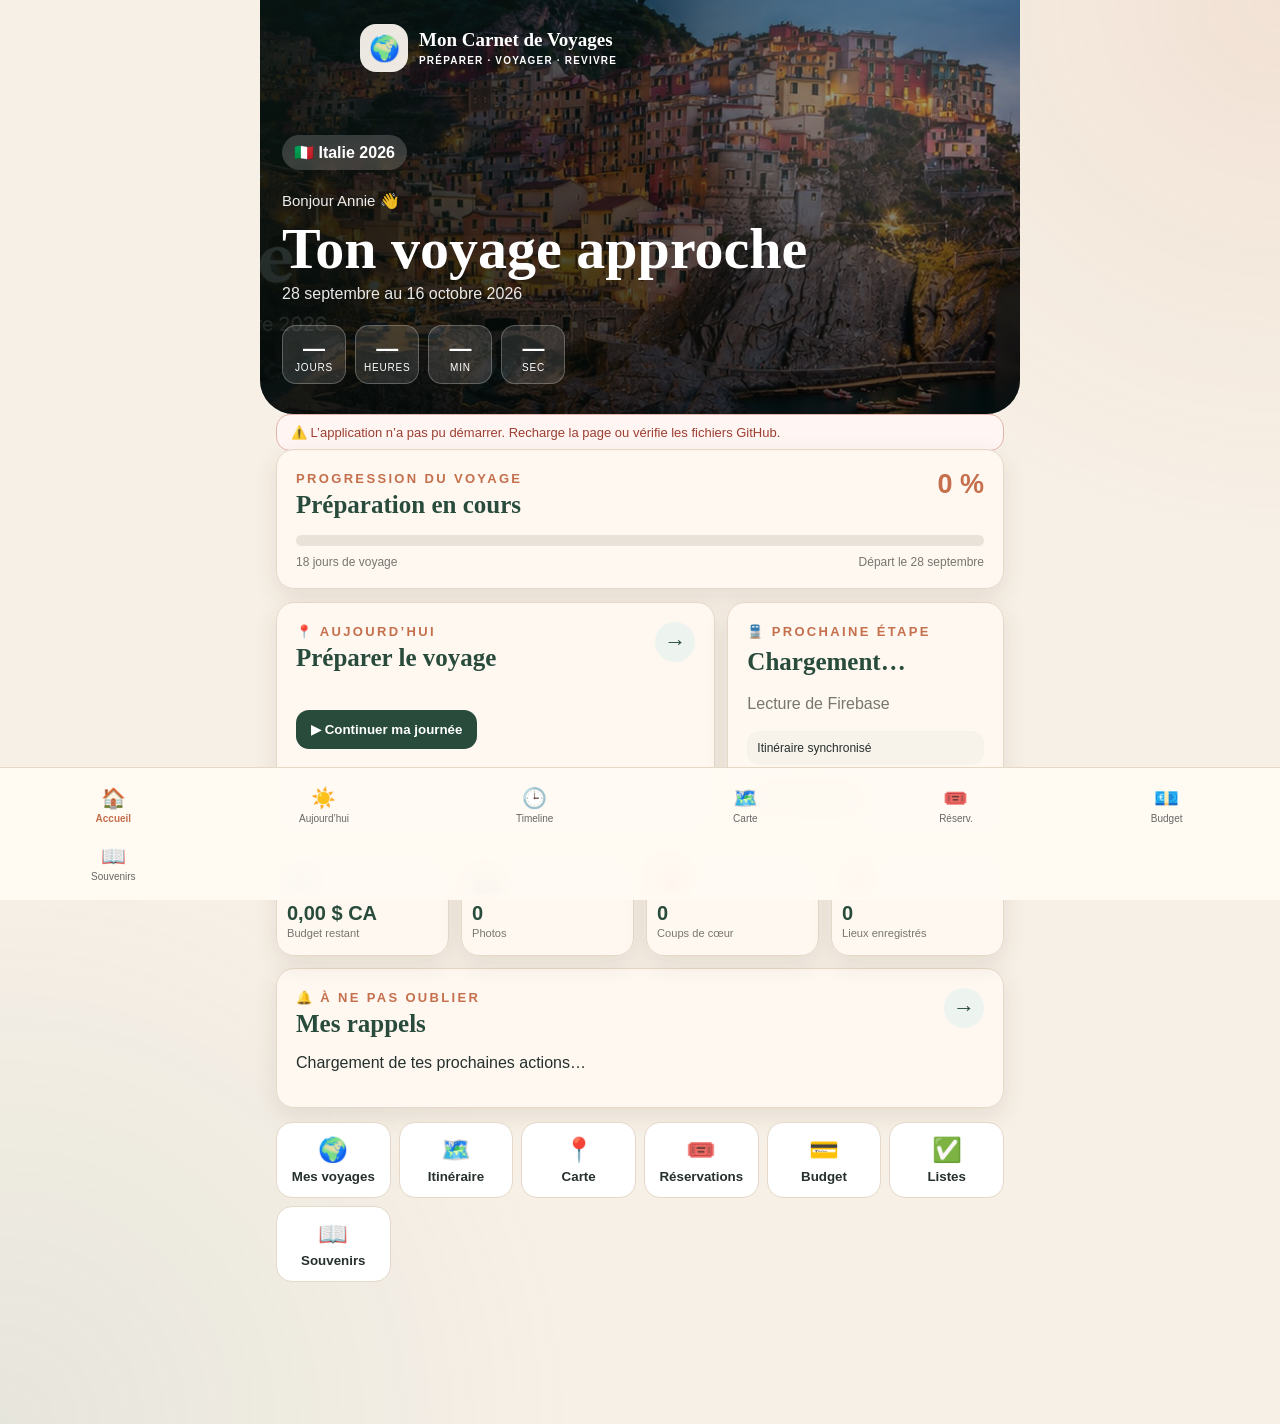
==== index.html @ bd30e4ae "Add files via upload" ====
<!doctype html>
<html lang="fr">
<head>
<meta charset="utf-8">
<meta name="viewport" content="width=device-width, initial-scale=1, viewport-fit=cover">
<meta name="theme-color" content="#f7f0e6">
<title>Mon Carnet de Voyages — Italie 2026</title>
<meta name="application-version" content="premium-3.5-voyages">
<link rel="stylesheet" href="https://unpkg.com/leaflet@1.9.4/dist/leaflet.css" crossorigin="">
<link rel="stylesheet" href="css/style.css?v=premium-3.5-voyages">
</head>
<body>
<div class="app">
  <section id="trips" class="panel">
    <div class="hero trips-hero"><div class="eyebrow">Rêver · préparer · partir</div><h1>Mes voyages</h1><div class="dates">Crée un voyage ou laisse-toi inspirer</div></div>
    <div class="section">
      <div class="trip-hub-actions">
        <button id="openCreateTrip" class="card trip-hub-action"><span>➕</span><strong>Créer un nouveau voyage</strong><small>Nom, pays, dates, budget et voyageurs</small></button>
        <button id="openInspire" class="card trip-hub-action"><span>✨</span><strong>Inspire-moi</strong><small>Suggestions selon ton budget et tes envies</small></button>
      </div>
      <h2>Mes voyages</h2>
      <div id="tripLibrary" class="trip-library"></div>
      <h2>Voyages populaires</h2>
      <div class="template-groups">
        <article class="card template-group"><h3>🌍 Europe</h3><div class="template-chips"><button data-template="Italie">🇮🇹 Italie</button><button data-template="Portugal">🇵🇹 Portugal</button><button data-template="Espagne">🇪🇸 Espagne</button><button data-template="France">🇫🇷 France</button></div></article>
        <article class="card template-group"><h3>🌏 Asie</h3><div class="template-chips"><button data-template="Vietnam">🇻🇳 Vietnam</button><button data-template="Japon">🇯🇵 Japon</button><button data-template="Thaïlande">🇹🇭 Thaïlande</button><button data-template="Cambodge">🇰🇭 Cambodge</button><button data-template="Bali">🇮🇩 Bali</button></div></article>
      </div>
    </div>
  </section>

  <section id="home" class="panel active">
    <div class="premium-home-hero manarola-hero">
      <div class="premium-hero-overlay"></div>
      <div class="premium-hero-content">
        <div class="app-brand premium-brand"><div class="app-brand-mark">🌍</div><div><div class="app-brand-name">Mon Carnet de Voyages</div><div class="app-brand-slogan">Préparer · Voyager · Revivre</div></div></div>
        <div class="premium-trip-pill">🇮🇹 Italie 2026</div>
        <div class="premium-greeting">Bonjour Annie 👋</div>
        <h1 id="premiumCurrentCity">Ton voyage approche</h1>
        <p id="premiumCurrentDate">28 septembre au 16 octobre 2026</p>
        <div class="premium-countdown" id="countdown"><div><strong id="cdDays">—</strong><span>jours</span></div><div><strong id="cdHours">—</strong><span>heures</span></div><div><strong id="cdMin">—</strong><span>min</span></div><div><strong id="cdSec">—</strong><span>sec</span></div></div>
      </div>
    </div>
    <div id="syncStatus" class="sync-status">Connexion à Firebase…</div>
    <div class="section premium-dashboard">
      <article class="card premium-progress-card">
        <div class="premium-card-head"><div><span class="eyebrow">Progression du voyage</span><h2 id="premiumProgressTitle">Préparation en cours</h2></div><strong id="premiumProgressPercent">0 %</strong></div>
        <div class="premium-progress-track"><div id="premiumProgressBar"></div></div>
        <div class="premium-progress-meta"><span id="premiumProgressLeft">18 jours de voyage</span><span id="premiumProgressRight">Départ le 28 septembre</span></div>
      </article>

      <div class="premium-grid">
        <article class="card premium-today-card">
          <div class="premium-card-head"><div><span class="eyebrow">📍 Aujourd’hui</span><h2 id="premiumTodayTitle">Préparer le voyage</h2></div><button class="premium-arrow" onclick="showPanel('today')">→</button></div>
          <div id="premiumTodayDetails" class="premium-list"></div>
          <button class="btn premium-main-action" onclick="showPanel('today')">▶ Continuer ma journée</button>
        </article>
        <article class="card premium-next-card">
          <span class="eyebrow">🚆 Prochaine étape</span><h2 id="dashboardNextTitle">Chargement…</h2><p id="dashboardNextDetails">Lecture de Firebase</p>
          <div id="premiumNextTransport" class="premium-mini-note">Itinéraire synchronisé</div>
          <button class="btn secondary" onclick="showPanel('itinerary')">Voir l’itinéraire</button>
        </article>
      </div>

      <div class="premium-grid four">
        <button class="card premium-stat" onclick="showPanel('budget')"><span>💶</span><strong id="premiumBudgetRemaining">0,00 $ CA</strong><small>Budget restant</small></button>
        <button class="card premium-stat" onclick="showPanel('memories')"><span>📸</span><strong id="premiumPhotoCount">0</strong><small>Photos</small></button>
        <button class="card premium-stat" onclick="showPanel('memories')"><span>❤️</span><strong id="premiumFavoriteCount">0</strong><small>Coups de cœur</small></button>
        <button class="card premium-stat" onclick="showPanel('map')"><span>📌</span><strong id="premiumPlaceCount">0</strong><small>Lieux enregistrés</small></button>
      </div>

      <article class="card premium-reminders-card">
        <div class="premium-card-head"><div><span class="eyebrow">🔔 À ne pas oublier</span><h2>Mes rappels</h2></div><button class="premium-arrow" onclick="showPanel('lists')">→</button></div>
        <p id="weeklyFocusSummary">Chargement de tes prochaines actions…</p>
        <div id="weeklyFocusList" class="weekly-focus-list"></div>
      </article>

      <div class="premium-quick-grid"><button onclick="showPanel('trips')"><span>🌍</span>Mes voyages</button>
        <button onclick="showPanel('itinerary')"><span>🗺️</span>Itinéraire</button><button onclick="showPanel('map')"><span>📍</span>Carte</button><button onclick="showPanel('bookings')"><span>🎟️</span>Réservations</button><button onclick="showPanel('budget')"><span>💳</span>Budget</button><button onclick="showPanel('lists')"><span>✅</span>Listes</button><button onclick="showPanel('memories')"><span>📖</span>Souvenirs</button>
      </div>

      <div hidden>
        <span id="dashboardBookingTitle"></span><span id="dashboardBookingDetails"></span><span id="dashboardBudget"></span><span id="dashboardExpenseCount"></span><span id="dashboardPacking"></span><span id="dashboardPackingDetails"></span><span id="dashboardConfirmedBookings"></span><span id="dashboardConfirmedDetails"></span><span id="preparationPercent"></span><span id="preparationSummary"></span><div id="preparationProgressBar"></div><div id="preparationDetails"></div><button id="startDayButton"></button><span id="dashboardTripName"></span><span id="dashboardSummary"></span>
      </div>
    </div>
  </section>

  <section id="today" class="panel">
    <div class="hero today-hero">
      <div class="eyebrow" id="todayModeLabel">Votre journée de voyage</div>
      <h1 id="todayHeading">Aujourd’hui</h1>
      <div class="dates" id="todayDateLabel">Chargement…</div>
    </div>
    <div class="section">
      <div id="todayEmpty" class="card loading-card" hidden>Aucune journée n’est encore disponible dans l’itinéraire.</div>
      <div id="todayContent">
        <div class="card today-main-card">
          <div class="today-location-row">
            <div>
              <span class="today-kicker">📍 Destination</span>
              <h2 id="todayCity">—</h2>
              <p id="todayTitle">—</p>
            </div>
            <button id="todayOpenDay" class="btn secondary" type="button">Voir la fiche</button>
          </div>
        </div>

        <article class="card current-location-card" aria-labelledby="currentLocationTitle">
          <div class="current-location-head">
            <div>
              <div class="today-kicker">📍 Position actuelle</div>
              <h2 id="currentLocationTitle">Où suis-je maintenant?</h2>
              <p id="currentLocationStatus">Appuie sur le bouton pour autoriser la localisation.</p>
            </div>
            <div id="currentLocationPulse" class="location-pulse" aria-hidden="true"></div>
          </div>
          <div id="currentLocationDetails" class="current-location-details" hidden>
            <div><span>Latitude</span><strong id="currentLatitude">—</strong></div>
            <div><span>Longitude</span><strong id="currentLongitude">—</strong></div>
            <div><span>Précision</span><strong id="currentAccuracy">—</strong></div>
            <div><span>Mise à jour</span><strong id="currentLocationTime">—</strong></div>
          </div>
          <div class="current-location-actions">
            <button id="locateMeButton" class="btn" type="button">📍 Afficher ma position</button>
            <button id="stopLocationButton" class="btn secondary" type="button" hidden>Arrêter le suivi</button>
            <a id="openCurrentLocationMap" class="btn secondary current-map-link" href="#" target="_blank" rel="noopener" hidden>🗺️ Ouvrir dans Google Maps</a>
            <button id="saveHereButton" class="btn here-button" type="button" hidden>📌 Je suis ici</button>
          </div>
          <p class="location-privacy">La position en direct reste sur ton appareil. Elle est enregistrée dans Firebase seulement lorsque tu appuies sur « Je suis ici ».</p>
          <div id="savedHereList" class="saved-here-list"></div>
        </article>

        <div class="today-grid">
          <article class="card today-section-card wide">
            <h3>🕘 Programme</h3>
            <div id="todaySchedule" class="today-timeline"></div>
          </article>
          <article class="card today-section-card">
            <h3>🏨 Hébergement</h3>
            <div id="todayHotel" class="today-value"></div>
          </article>
          <article class="card today-section-card">
            <h3>🚆 Transport</h3>
            <div id="todayTransport" class="today-value"></div>
          </article>
          <article class="card today-section-card">
            <h3>🎟️ Réservations</h3>
            <div id="todayBookings" class="today-mini-list"></div>
          </article>
          <article class="card today-section-card">
            <h3>💶 Dépenses du jour</h3>
            <div id="todayBudget" class="today-budget"></div>
          </article>
          <article class="card today-section-card wide">
            <h3>📝 Notes</h3>
            <div id="todayNotes" class="today-value"></div>
          </article>
        </div>
        <div class="today-switcher">
          <button id="todayPrevious" class="btn secondary" type="button">← Journée précédente</button>
          <button id="todayNext" class="btn" type="button">Journée suivante →</button>
        </div>
      </div>
    </div>
  </section>

  <section id="itinerary" class="panel">
    <div class="hero"><div class="eyebrow">Jour par jour</div><h1>Itinéraire</h1></div>
    <div class="section">
      <div class="itinerary-summary card">
        <div><strong id="itineraryDayCount">—</strong><span>journées</span></div>
        <div><strong id="itineraryCityCount">—</strong><span>villes</span></div>
        <div><strong id="itineraryFilledCount">—</strong><span>fiches détaillées</span></div>
      </div>
      <div class="itinerary-tools">
        <input id="itinerarySearch" type="search" placeholder="Rechercher une ville, une activité, un hôtel…" aria-label="Rechercher dans l’itinéraire">
        <select id="itineraryCityFilter" aria-label="Filtrer par ville">
          <option value="">Toutes les villes</option>
        </select>
      </div>
      <div id="itineraryDateStrip" class="date-strip" aria-label="Navigation rapide par date"></div>
      <div class="timeline" id="itineraryList">
        <div class="card loading-card">Chargement de l’itinéraire depuis Firebase…</div>
      </div>
      <div id="itineraryEmpty" class="card loading-card" hidden>Aucune journée ne correspond à cette recherche.</div>
    </div>
  </section>

  <section id="dayDetail" class="panel">
    <div class="detail-header">
      <button class="back-button" onclick="showPanel('itinerary')">← Retour</button>
      <div class="eyebrow">Détails de la journée</div>
      <h1 id="dayDetailTitle">Journée en Italie</h1>
      <div id="dayDetailDate" class="dates"></div>
    </div>

    <div class="section">
      <div id="dayDetailOverview" class="day-overview"></div>
      <div class="day-completion card">
        <div class="day-completion-head"><strong>Journée complétée</strong><span id="dayCompletionPercent">0 %</span></div>
        <div class="day-completion-bar"><div id="dayCompletionFill"></div></div>
      </div>
      <div class="quick-day-editor card">
        <div class="quick-day-editor-head">
          <div><div class="eyebrow">Modification rapide</div><h2>Changer une information</h2></div>
          <button id="editDayButton" class="btn secondary" type="button">✏️ Tout modifier</button>
        </div>
        <div class="quick-edit-grid">
          <button type="button" data-quick-field="city">📍 Destination</button>
          <button type="button" data-quick-field="hotel">🏨 Hébergement</button>
          <button type="button" data-quick-field="transport">🚆 Transport</button>
          <button type="button" data-quick-field="budget">💶 Budget</button>
          <button type="button" data-quick-add="activities">➕ Activité</button>
          <button type="button" data-quick-add="restaurants">➕ Restaurant</button>
          <button type="button" data-quick-field="notes">📝 Notes</button>
          <button type="button" data-quick-field="maps">📍 Adresse / carte</button>
        </div>
        <div id="quickEditStatus" class="subtle" role="status"></div>
      </div>
      <form id="dayEditForm" class="day-edit-form card" hidden>
        <div class="row">
          <div class="field"><label>Titre</label><input id="editDayTitle" placeholder="Ex. Journée à Florence"></div>
          <div class="field"><label>Ville / destination</label><input id="editDayCity" placeholder="Ex. Florence"></div>
        </div>
        <div class="row">
          <div class="field"><label>Arrivée</label><input id="editDayArrival" placeholder="Ex. Rome"></div>
          <div class="field"><label>Transport</label><input id="editDayTransport" placeholder="Ex. Train Italo à 10 h 20"></div>
        </div>
        <div class="field"><label>Hébergement</label><input id="editDayHotel" placeholder="Nom ou adresse de l’hébergement"></div>
        <div class="field"><label>Activités — une par ligne</label><textarea id="editDayActivities" placeholder="Galerie des Offices&#10;Ponte Vecchio"></textarea></div>
        <div class="field"><label>Restaurants — un par ligne</label><textarea id="editDayRestaurants" placeholder="Trattoria Zà Zà&#10;Gelateria dei Neri"></textarea></div>
        <div class="field"><label>Horaire</label><textarea id="editDaySchedule" placeholder="09:00 Musée&#10;12:30 Dîner"></textarea></div>
        <div class="row">
          <div class="field"><label>Budget prévu</label><input id="editDayBudget" placeholder="Ex. 180 €"></div>
          <div class="field"><label>Adresse ou carte</label><input id="editDayMaps" placeholder="Adresse ou lien Google Maps"></div>
        </div>
        <div class="field"><label>Notes</label><textarea id="editDayNotes" placeholder="Informations utiles pour cette journée"></textarea></div>
        <div class="day-edit-actions">
          <button class="btn" type="submit">Enregistrer dans Firebase</button>
          <button id="cancelDayEdit" class="btn secondary" type="button">Annuler</button>
        </div>
        <div id="dayEditStatus" class="subtle" role="status"></div>
      </form>
      <div class="day-memory card">
        <div class="day-memory-head">
          <div><div class="eyebrow">Souvenirs de cette journée</div><h2>Mon petit journal</h2></div>
          <span id="memorySavedBadge" class="memory-saved-badge">À compléter</span>
        </div>
        <div class="row">
          <div class="field"><label>Mon humeur</label>
            <select id="dayMemoryMood">
              <option value="">Choisir…</option><option>😍 Magnifique</option><option>😊 Très belle journée</option><option>🙂 Agréable</option><option>😴 Fatigante</option><option>🌧️ Plus difficile</option>
            </select>
          </div>
          <div class="field"><label>Mon coup de cœur</label><input id="dayMemoryFavorite" placeholder="Ex. Le coucher de soleil à Vernazza"></div>
        </div>
        <div class="day-rating-block"><div><strong>⭐ Note de la journée</strong><small id="dayRatingLabel">Pas encore notée</small></div><div id="dayRatingStars" class="day-rating-stars" role="group" aria-label="Noter la journée"><button type="button" data-rating="1" aria-label="1 étoile">★</button><button type="button" data-rating="2" aria-label="2 étoiles">★</button><button type="button" data-rating="3" aria-label="3 étoiles">★</button><button type="button" data-rating="4" aria-label="4 étoiles">★</button><button type="button" data-rating="5" aria-label="5 étoiles">★</button></div></div>
        <div class="field"><label>Journal de la journée</label><textarea id="dayMemoryJournal" placeholder="Ce que j’ai aimé, ce qui m’a surprise, les petits moments à ne pas oublier…"></textarea></div>
        <div class="day-photo-section">
          <div class="day-photo-head">
            <div><strong>📸 Photos de la journée</strong><small>Maximum 3 photos légères par journée</small></div>
            <button id="addDayPhoto" class="btn secondary" type="button">➕ Ajouter une photo</button>
          </div>
          <input id="dayPhotoInput" type="file" accept="image/*" capture="environment" hidden>
          <div id="dayPhotoGrid" class="day-photo-grid"></div>
          <div id="dayPhotoStatus" class="subtle" role="status"></div>
        </div>
        <button id="saveDayMemory" class="btn" type="button">💾 Enregistrer mon souvenir</button>
        <div id="dayMemoryStatus" class="subtle" role="status"></div>
      </div>
      <div id="dayDetailContent" class="day-detail-grid"></div>
      <div class="day-navigation">
        <button id="previousDayButton" class="btn secondary" type="button">← Journée précédente</button>
        <button id="nextDayButton" class="btn" type="button">Journée suivante →</button>
      </div>
    </div>
  </section>


  <section id="timeline" class="panel">
    <div class="timeline-hero">
      <div class="timeline-hero-overlay"></div>
      <div class="timeline-hero-content">
        <span class="eyebrow">L’histoire de ton voyage</span>
        <h1>Timeline</h1>
        <p>Fais défiler chaque journée, tes photos, tes souvenirs et tes lieux préférés.</p>
        <div class="timeline-progress-wrap"><div id="timelineProgressBar"></div></div>
        <div class="timeline-progress-meta"><strong id="timelineProgressLabel">Jour 1 sur 18</strong><span id="timelineProgressPercent">0 %</span></div>
      </div>
    </div>
    <div class="section timeline-section">
      <div class="timeline-toolbar card">
        <button id="timelineTodayButton" class="btn" type="button">📅 Aller à aujourd’hui</button>
        <button id="timelineHighlightsButton" class="btn secondary" type="button">⭐ Meilleurs moments</button>
        <button id="timelinePlayButton" class="btn timeline-play-button" type="button">▶️ Revivre le voyage</button>
      </div>
      <div id="timelineList" class="premium-timeline-list"></div>
      <div id="timelineEmpty" class="card loading-card" hidden>Aucune journée n’est disponible dans la Timeline.</div>
    </div>
  </section>

  <section id="map" class="panel">
    <div class="hero map-hero"><div class="eyebrow">Voir le voyage d’un coup d’œil</div><h1>Carte interactive</h1><div class="dates">Itinéraire, position actuelle et endroits « Je suis ici »</div></div>
    <div class="section">
      <div class="card map-control-card">
        <div>
          <h2>🗺️ Mon voyage en Italie</h2>
          <p id="mapStatus">La carte se prépare…</p>
        </div>
        <div class="map-actions">
          <button id="mapLocateButton" class="btn" type="button">📍 Afficher ma position</button>
          <button id="mapTodayButton" class="btn secondary" type="button">📅 Aujourd’hui</button>
          <button id="mapFitButton" class="btn secondary" type="button">Voir tout le trajet</button>
        </div>
      </div>
      <div id="tripMap" class="trip-map" aria-label="Carte interactive du voyage"></div>
      <div class="map-legend card">
        <span><i class="legend-dot route-dot"></i> Étape du voyage</span>
        <span><i class="legend-dot here-dot"></i> Je suis ici</span>
        <span><i class="legend-dot me-dot"></i> Ma position actuelle</span>
      </div>
      <div class="map-stats">
        <div class="card"><strong id="mapStageCount">0</strong><span>étapes</span></div>
        <div class="card"><strong id="mapHereCount">0</strong><span>endroits enregistrés</span></div>
        <div class="card"><strong id="mapPhotoCount">0</strong><span>photos</span></div>
        <div class="card"><strong id="mapMemoryCount">0</strong><span>journées racontées</span></div>
      </div>
      <div id="mapStageDetails" class="map-stage-details"></div>
      <div id="mapPlacesList" class="map-places-list"></div>
    </div>
  </section>

  <section id="bookings" class="panel">
    <div class="hero"><div class="eyebrow">Reliées à l’itinéraire</div><h1>Réservations</h1></div>
    <div class="section">
      <div class="booking-summary card">
        <div><strong id="bookingCount">0</strong><span>réservations</span></div>
        <div><strong id="bookingPaidCount">0</strong><span>payées</span></div>
        <div><strong id="bookingTotal">0 $</strong><span>valeur inscrite</span></div>
      </div>
      <div class="card trip-card booking-form">
        <div class="row">
          <div class="field"><label>Type</label><select id="bookType"><option>Hôtel</option><option>Train</option><option>Vol</option><option>Voiture</option><option>Activité</option><option>Restaurant</option><option>Autre</option></select></div>
          <div class="field"><label>Statut</label><select id="bookStatus"><option>À réserver</option><option>Réservé</option><option>Payé</option><option>À confirmer</option><option>Annulé</option></select></div>
        </div>
        <div class="field"><label>Nom / compagnie</label><input id="bookName" placeholder="Ex. Air Canada ou Hôtel Firenze"></div>
        <div class="row">
          <div class="field"><label>Date liée à l’itinéraire</label><input id="bookDate" type="date" min="2026-09-28" max="2026-10-16"></div>
          <div class="field"><label>Heure</label><input id="bookTime" type="time"></div>
        </div>
        <div class="row">
          <div class="field"><label>Ville</label><input id="bookCity" placeholder="Ex. Florence"></div>
          <div class="field"><label>No de confirmation</label><input id="bookConf" placeholder="ABC123"></div>
        </div>
        <div class="row">
          <div class="field"><label>Prix</label><input id="bookPrice" type="number" min="0" step="0.01" placeholder="0,00"></div>
          <div class="field"><label>Devise</label><select id="bookCurrency"><option value="CAD">$ CA</option><option value="EUR">€</option></select></div>
        </div>
        <div class="field"><label>Lien vers la réservation ou le billet</label><input id="bookLink" type="url" placeholder="https://..."></div>
        <div class="field"><label>Notes</label><textarea id="bookNotes" placeholder="Adresse, terminal, siège, heure d’arrivée, détails..."></textarea></div>
        <button class="btn" onclick="addBooking()">Ajouter la réservation</button>
      </div>
      <div class="booking-tools">
        <input id="bookingSearch" type="search" placeholder="Rechercher une réservation…">
        <select id="bookingStatusFilter"><option value="">Tous les statuts</option><option>À réserver</option><option>Réservé</option><option>Payé</option><option>À confirmer</option><option>Annulé</option></select>
      </div>
      <div class="list booking-list" id="bookingList"></div>
    </div>
  </section>

  <section id="budget" class="panel">
    <div class="hero"><div class="eyebrow">Budget intelligent</div><h1>Budget du voyage</h1></div>
    <div class="section">
      <div class="card budget-summary">
        <div><strong id="budgetPlannedCard">0 $</strong><span>Budget prévu</span></div>
        <div><strong id="budgetSpentCard">0 $</strong><span>Dépensé</span></div>
        <div><strong id="budgetRemainingCard">0 $</strong><span>Reste</span></div>
        <div><strong id="budgetPercentCard">0 %</strong><span>Utilisé</span></div>
      </div>
      <div class="budget-progress"><div id="budgetProgressBar"></div></div>

      <div class="card trip-card budget-settings">
        <h3>💰 Réglages du budget</h3>
        <div class="row">
          <div class="field"><label>Budget total prévu ($ CA)</label><input id="plannedBudget" type="number" min="0" step="1" placeholder="Ex. 6500"></div>
          <div class="field"><label>1 € = combien de $ CA ?</label><input id="eurRate" type="number" min="0" step="0.01" value="1.60"></div>
        </div>
        <button class="btn" onclick="saveBudgetSettings()">Enregistrer les réglages</button>
      </div>

      <div class="card trip-card budget-form">
        <h3>➕ Ajouter une dépense</h3>
        <div class="row">
          <div class="field"><label>Date</label><input id="expDate" type="date"></div>
          <div class="field"><label>Ville</label><input id="expCity" placeholder="Ex. Florence"></div>
        </div>
        <div class="row">
          <div class="field"><label>Dépense</label><input id="expName" placeholder="Ex. Restaurant Miky"></div>
          <div class="field"><label>Catégorie</label><select id="expCat"><option>Hébergement</option><option>Transport</option><option>Restaurants</option><option>Cafés</option><option>Activités</option><option>Épicerie</option><option>Magasinage</option><option>Essence</option><option>Divers</option></select></div>
        </div>
        <div class="row">
          <div class="field"><label>Montant</label><input id="expAmount" type="number" min="0" step="0.01" placeholder="0,00"></div>
          <div class="field"><label>Devise</label><select id="expCur"><option value="CAD">$ CA</option><option value="EUR">€</option></select></div>
        </div>
        <div class="row">
          <div class="field"><label>Mode de paiement</label><select id="expPayment"><option>Carte de crédit</option><option>Débit</option><option>Comptant</option><option>Autre</option></select></div>
          <div class="field"><label>Note</label><input id="expNotes" placeholder="Facultatif"></div>
        </div>
        <button class="btn" onclick="addExpense()">Ajouter la dépense</button>
      </div>

      <div class="budget-tools">
        <input id="expenseSearch" type="search" placeholder="Rechercher une dépense…">
        <select id="expenseCategoryFilter"><option value="">Toutes les catégories</option></select>
      </div>

      <div class="budget-pro-grid">
        <div class="card trip-card budget-chart-card"><h3>📊 Répartition des dépenses</h3><div class="donut-wrap"><div id="expenseDonut" class="expense-donut"><div><strong id="donutTotal">0 $</strong><span>Total</span></div></div><div id="donutLegend" class="donut-legend"></div></div></div>
        <div class="card trip-card"><h3>🏷️ Par catégorie</h3><div id="categoryBreakdown" class="breakdown-list"></div></div>
        <div class="card trip-card"><h3>📍 Par ville</h3><div id="cityBreakdown" class="breakdown-list"></div></div>
        <div class="card trip-card budget-insights"><h3>🧠 Résumé intelligent</h3><div id="budgetInsights"></div></div>
      </div>

      <h2>Dépenses</h2>
      <div class="list expense-list" id="expenseList"></div>
    </div>
  </section>

  <section id="lists" class="panel">
    <div class="hero"><div class="eyebrow">Ne rien oublier</div><h1>Valises & tâches</h1></div>
    <div class="section">
      <h2>Valise</h2>
      <div class="card trip-card" id="packingList"></div>
      <div class="row" style="margin-top:10px"><input id="packNew" placeholder="Ajouter un article"><button class="btn" onclick="addChecklist('packing','packNew')">Ajouter</button></div>
      <h2 style="margin-top:24px">Assistant avant le départ</h2>
      <div class="card trip-card prep-assistant-card">
        <div class="prep-assistant-head">
          <div>
            <div class="eyebrow">Rappels automatiques</div>
            <h3 id="prepAssistantTitle">Préparation du voyage</h3>
            <p id="prepAssistantSubtitle">Calcul des prochaines étapes…</p>
          </div>
          <div class="prep-days-badge"><strong id="prepDaysLeft">—</strong><span>jours</span></div>
        </div>
        <div id="prepAutomaticList" class="prep-automatic-list"></div>
      </div>

      <h2 style="margin-top:24px">Mes tâches personnelles</h2>
      <div class="card trip-card" id="todoList"></div>
      <div class="row" style="margin-top:10px"><input id="todoNew" placeholder="Ajouter une tâche"><button class="btn" onclick="addChecklist('todo','todoNew')">Ajouter</button></div>
    </div>
  </section>

  <section id="notes" class="panel">
    <div class="hero"><div class="eyebrow">Revivre le voyage</div><h1>Souvenirs</h1></div>
    <div class="section">
      <div class="memory-summary card">
        <div><strong id="memoryDayCount">0</strong><span>journées racontées</span></div>
        <div><strong id="memoryFavoriteCount">0</strong><span>coups de cœur</span></div><div><strong id="memoryFiveStarCount">0</strong><span>journées 5 étoiles</span></div>
      </div>
      <div id="memoryList" class="memory-list"></div>
      <div id="memoryEmpty" class="card loading-card">Tes souvenirs apparaîtront ici dès que tu écriras dans une journée.</div>
      <div class="card trip-card general-notes-card">
        <h2>📝 Notes générales du voyage</h2>
        <div class="field"><textarea id="freeNotes" style="min-height:220px" placeholder="Idées générales, souvenirs à acheter, phrases à retenir…"></textarea></div>
        <button class="btn" onclick="saveNotes()">Enregistrer</button>
      </div>
    </div>
  </section>
</div>


<div id="createTripModal" class="quick-modal" hidden>
  <form id="createTripForm" class="quick-modal-card trip-form" role="dialog" aria-modal="true" aria-labelledby="createTripTitle">
    <h2 id="createTripTitle">➕ Créer un nouveau voyage</h2>
    <div class="row"><div class="field"><label>Nom du voyage</label><input id="newTripName" required placeholder="Ex. Vietnam 2028"></div><div class="field"><label>Pays ou région</label><input id="newTripCountry" required placeholder="Ex. Vietnam"></div></div>
    <div class="row"><div class="field"><label>Date de départ</label><input id="newTripStart" type="date"></div><div class="field"><label>Date de retour</label><input id="newTripEnd" type="date"></div></div>
    <div class="row"><div class="field"><label>Budget prévu ($ CA)</label><input id="newTripBudget" type="number" min="0" step="50" placeholder="5000"></div><div class="field"><label>Voyageurs</label><input id="newTripTravelers" type="number" min="1" value="2"></div></div>
    <div class="field"><label>Style</label><select id="newTripStyle"><option>Découverte</option><option>Gastronomie</option><option>Détente</option><option>Aventure</option><option>Nature</option><option>Culture</option></select></div>
    <div class="quick-modal-actions"><button class="btn" type="submit">Créer le voyage</button><button id="cancelCreateTrip" class="btn secondary" type="button">Annuler</button></div>
    <div id="createTripStatus" class="subtle" role="status"></div>
  </form>
</div>
<div id="inspireModal" class="quick-modal" hidden>
  <form id="inspireForm" class="quick-modal-card trip-form" role="dialog" aria-modal="true" aria-labelledby="inspireTitle">
    <h2 id="inspireTitle">✨ Inspire-moi</h2>
    <div class="row"><div class="field"><label>Budget total ($ CA)</label><input id="inspireBudget" type="number" min="500" value="5000"></div><div class="field"><label>Nombre de jours</label><input id="inspireDays" type="number" min="3" value="14"></div></div>
    <div class="row"><div class="field"><label>Voyageurs</label><input id="inspireTravelers" type="number" min="1" value="2"></div><div class="field"><label>Mois</label><select id="inspireMonth"><option>Septembre</option><option>Octobre</option><option>Mai</option><option>Juin</option><option>Juillet</option><option>Août</option><option>Novembre</option></select></div></div>
    <div class="field"><label>Ce que tu aimes</label><select id="inspireInterest"><option>Gastronomie et paysages</option><option>Culture et histoire</option><option>Plages et détente</option><option>Nature et aventure</option><option>Villes et photographie</option></select></div>
    <div class="quick-modal-actions"><button class="btn" type="submit">Voir mes suggestions</button><button id="cancelInspire" class="btn secondary" type="button">Fermer</button></div>
    <div id="inspireResults" class="inspire-results"></div>
  </form>
</div>

<div id="quickEditModal" class="quick-modal" hidden>
  <div class="quick-modal-card" role="dialog" aria-modal="true" aria-labelledby="quickModalTitle">
    <h2 id="quickModalTitle">Modifier</h2>
    <label id="quickModalLabel" for="quickModalInput">Information</label>
    <input id="quickModalInput" type="text" autocomplete="off">
    <div class="quick-modal-actions">
      <button id="quickModalSave" type="button" class="btn">Enregistrer</button>
      <button id="quickModalCancel" type="button" class="btn secondary">Annuler</button>
    </div>
  </div>
</div>

<div id="hereModal" class="quick-modal" hidden>
  <div class="quick-modal-card" role="dialog" aria-modal="true" aria-labelledby="hereModalTitle">
    <h2 id="hereModalTitle">📌 Enregistrer cet endroit</h2>
    <label for="herePlaceName">Nom de l’endroit</label>
    <input id="herePlaceName" type="text" placeholder="Ex. Belvédère, vignoble, restaurant…" autocomplete="off">
    <label for="herePlaceNote">Petit souvenir (facultatif)</label>
    <textarea id="herePlaceNote" placeholder="Pourquoi cet endroit est spécial?"></textarea>
    <div class="quick-modal-actions">
      <button id="hereModalSave" type="button" class="btn">Enregistrer</button>
      <button id="hereModalCancel" type="button" class="btn secondary">Annuler</button>
    </div>
    <div id="hereModalStatus" class="subtle" role="status"></div>
  </div>
</div>

<div id="photoViewerModal" class="photo-viewer" hidden>
  <div class="photo-viewer-backdrop" data-close-photo-viewer></div>
  <div class="photo-viewer-card" role="dialog" aria-modal="true" aria-label="Photo en gros plan">
    <button id="photoViewerClose" type="button" class="photo-viewer-close" aria-label="Fermer">×</button>
    <button id="photoViewerPrev" type="button" class="photo-viewer-nav photo-viewer-prev" aria-label="Photo précédente">‹</button>
    <img id="photoViewerImage" src="" alt="Photo souvenir en gros plan">
    <button id="photoViewerNext" type="button" class="photo-viewer-nav photo-viewer-next" aria-label="Photo suivante">›</button>
    <div id="photoViewerCaption" class="photo-viewer-caption"></div>
  </div>
</div>

<nav class="nav">
  <button class="active" data-panel="home" onclick="showPanel('home')"><span>🏠</span>Accueil</button>
  <button data-panel="today" onclick="showPanel('today')"><span>☀️</span>Aujourd’hui</button>
  <button data-panel="timeline" onclick="showPanel('timeline')"><span>🕒</span>Timeline</button>
  <button data-panel="map" onclick="showPanel('map')"><span>🗺️</span>Carte</button>
  <button data-panel="bookings" onclick="showPanel('bookings')"><span>🎟️</span>Réserv.</button>
  <button data-panel="budget" onclick="showPanel('budget')"><span>💶</span>Budget</button>
  <button data-panel="notes" onclick="showPanel('notes')"><span>📖</span>Souvenirs</button>
</nav>

<script>
(function(){
  const status = document.getElementById("syncStatus");
  window.__ITALIE_APP_STARTED__ = false;
  window.addEventListener("error", function(event){
    if(!window.__ITALIE_APP_STARTED__ && status){
      status.textContent = "⚠️ L’application n’a pas pu démarrer. Recharge la page ou vérifie les fichiers GitHub.";
      status.className = "sync-status error";
    }
    console.error("Erreur globale Italie 2026 :", event.error || event.message);
  });
  window.addEventListener("unhandledrejection", function(event){
    if(status){
      status.textContent = "⚠️ Problème de connexion ou de chargement. Les données locales restent disponibles.";
      status.className = "sync-status error";
    }
    console.error("Promesse rejetée Italie 2026 :", event.reason);
  });
})();
</script>
<script src="https://unpkg.com/leaflet@1.9.4/dist/leaflet.js" crossorigin=""></script>

<div id="tripReplay" class="replay-overlay" aria-hidden="true">
  <div id="replayBackdrop" class="replay-backdrop"></div><div class="replay-shade"></div>
  <div class="replay-top"><div class="replay-brand">🌍 Mon Carnet de Voyages</div><div class="replay-progress"><i id="replayProgressFill"></i></div><button id="replayClose" class="replay-close" aria-label="Fermer">×</button></div>
  <main id="replayContent" class="replay-content"><div id="replayDate" class="replay-date"></div><h2 id="replayCity"></h2><p id="replayTitle" class="replay-title"></p><blockquote id="replayQuote" class="replay-quote"></blockquote><div id="replayKpis" class="replay-kpis"></div></main>
  <aside class="replay-route"><h3>Le parcours</h3><div id="replayRouteList" class="replay-route-list"></div></aside>
  <div class="replay-controls"><button id="replayPrevious" class="replay-control" aria-label="Précédent">←</button><button id="replayToggle" class="replay-control primary" aria-label="Pause">⏸</button><div id="replayCounter" class="replay-counter">1 / 1</div><button id="replayNext" class="replay-control" aria-label="Suivant">→</button></div>
  <section id="replayFinale" class="replay-finale"><div class="replay-finale-card"><div class="replay-finale-flag">🇮🇹</div><h2>Merci Italie</h2><p>Un voyage se termine. Les souvenirs, eux, restent pour toujours.</p><div id="replayFinalStats" class="replay-final-stats"></div><button id="replayRestart" class="replay-control primary" aria-label="Recommencer">↻</button></div></section>
</div>
<script type="module" src="js/app.js?v=premium-3.5-voyages"></script>
</body>
</html>
---- css/style.css ----
:root{
  --cream:#f7f0e6;
  --paper:#fffaf3;
  --green:#284b3b;
  --olive:#7a8150;
  --terracotta:#c56f4c;
  --teal:#4f8589;
  --ink:#26302d;
  --muted:#77766f;
  --line:#e5d8c8;
  --shadow:0 8px 24px rgba(64,48,34,.10);
}
*{box-sizing:border-box}
html{background:var(--cream)}
body{
  margin:0;
  font-family:-apple-system,BlinkMacSystemFont,"Segoe UI",Roboto,Helvetica,Arial,sans-serif;
  color:var(--ink);
  background:
    radial-gradient(circle at top right, rgba(197,111,76,.11), transparent 28%),
    radial-gradient(circle at bottom left, rgba(79,133,137,.10), transparent 30%),
    var(--cream);
}
.app{max-width:760px;margin:0 auto;min-height:100vh;padding-bottom:100px}
.hero{padding:28px 20px 18px;text-align:center}
.eyebrow{font-size:13px;letter-spacing:.18em;text-transform:uppercase;color:var(--terracotta);font-weight:700}
.hero h1{font-family:Georgia,serif;margin:6px 0 8px;font-size:37px;line-height:1.05;color:var(--green)}
.hero .dates{color:var(--muted);font-size:15px}
.countdown{
  margin:18px auto 0;display:grid;grid-template-columns:repeat(4,1fr);gap:8px;max-width:440px
}
.countdown div{background:rgba(255,250,243,.85);border:1px solid var(--line);border-radius:16px;padding:11px 6px;box-shadow:var(--shadow)}
.countdown strong{display:block;font-size:24px;color:var(--terracotta)}
.countdown span{font-size:11px;color:var(--muted);text-transform:uppercase}
.notice{
  margin:0 16px 18px;padding:14px 16px;background:#fff8eb;border:1px solid #ead5b6;border-radius:16px;font-size:14px;line-height:1.4
}
.section{padding:0 16px 18px}
.section h2{font-family:Georgia,serif;color:var(--green);font-size:25px;margin:8px 0 12px}
.quick{display:grid;grid-template-columns:repeat(2,1fr);gap:10px}
.card, .quick button{
  border:1px solid var(--line);background:rgba(255,250,243,.9);border-radius:18px;box-shadow:var(--shadow)
}
.quick button{
  min-height:92px;
  padding:18px 12px;
  touch-action:manipulation;
  -webkit-tap-highlight-color:rgba(197,111,76,.18);text-align:left;color:var(--ink);font-weight:700;font-size:15px;cursor:pointer
}
.quick .icon{font-size:25px;display:block;margin-bottom:8px}
.timeline{display:grid;gap:12px}
.trip-card{padding:16px}
.trip-card .top{display:flex;gap:12px;align-items:center}
.badge{
  width:46px;height:46px;flex:0 0 46px;border-radius:50%;display:grid;place-items:center;
  color:#fff;font-size:22px
}
.b1{background:var(--teal)} .b2{background:var(--olive)} .b3{background:var(--terracotta)} .b4{background:#836a78}
.trip-card h3{margin:0;color:var(--green);font-size:18px}
.trip-card .date{font-size:13px;color:var(--terracotta);font-weight:700;margin-top:2px}
.trip-card p{margin:11px 0 0;font-size:14px;line-height:1.5;color:#555}
.panel{display:none}.panel.active{display:block}
.field{margin:10px 0}
label{display:block;font-size:12px;color:var(--muted);margin-bottom:5px;font-weight:700}
input,textarea,select{
  width:100%;border:1px solid var(--line);border-radius:13px;background:#fff;padding:12px;font:inherit;color:var(--ink)
}
textarea{min-height:80px;resize:vertical}
.row{display:grid;grid-template-columns:1fr 1fr;gap:9px}
.btn{
  border:0;border-radius:13px;background:var(--green);color:#fff;padding:12px 15px;font-weight:700;cursor:pointer
}
.btn.secondary{background:#efe4d7;color:var(--green)}
.list{display:grid;gap:8px;margin-top:12px}
.item{background:#fff;border:1px solid var(--line);border-radius:14px;padding:12px;display:flex;gap:10px;align-items:flex-start}
.item .grow{flex:1}
.item small{color:var(--muted)}
.item button{border:0;background:transparent;color:var(--terracotta);font-size:18px}
.check{display:flex;gap:9px;align-items:center;padding:10px 0;border-bottom:1px solid #eee3d7}
.check input{width:21px;height:21px;accent-color:var(--green)}
.money-total{font-family:Georgia,serif;font-size:29px;color:var(--green);margin:6px 0 12px}
.nav{
  position:fixed;left:0;right:0;bottom:0;background:rgba(255,250,243,.96);backdrop-filter:blur(12px);
  border-top:1px solid var(--line);padding:8px max(8px,env(safe-area-inset-left)) calc(8px + env(safe-area-inset-bottom));
  display:grid;grid-template-columns:repeat(5,1fr);z-index:5
}
.nav button{border:0;background:transparent;color:#666;font-size:11px;padding:10px 2px;min-height:58px;cursor:pointer;touch-action:manipulation;-webkit-tap-highlight-color:rgba(197,111,76,.18)}
.nav button span{display:block;font-size:20px;margin-bottom:3px}
.nav button.active{color:var(--terracotta);font-weight:800}
.subtle{color:var(--muted);font-size:13px;line-height:1.5}
hr{border:0;border-top:1px solid var(--line);margin:16px 0}
@media(min-width:650px){.quick{grid-template-columns:repeat(4,1fr)}}
.sync-status{
  margin:0 16px 16px;padding:10px 14px;border-radius:14px;
  background:#fffaf3;border:1px solid var(--line);font-size:13px;color:var(--muted)
}
.sync-status.ok{color:var(--green);border-color:#b9d4c5;background:#f4fbf7}
.sync-status.error{color:#9d3f32;border-color:#e4b4aa;background:#fff5f2}
.day-card .day-number{font-size:12px;color:var(--muted);margin-top:3px}
.day-card .details{margin-top:10px;display:grid;gap:6px}
.day-card .details div{font-size:14px;line-height:1.4}
.loading-card{padding:18px;text-align:center;color:var(--muted)}


/* Tableau de bord — Version 3.1 */
.dashboard-grid{
  display:grid;
  grid-template-columns:repeat(2,minmax(0,1fr));
  gap:12px;
}
.dashboard-card{
  min-height:150px;
  padding:18px;
  border:1px solid var(--line);
  border-radius:22px;
  background:rgba(255,255,255,.78);
  box-shadow:var(--shadow);
  text-align:left;
  color:var(--ink);
  display:flex;
  flex-direction:column;
  align-items:flex-start;
  gap:7px;
}
.dashboard-card:active{transform:scale(.985)}
.dashboard-icon{font-size:28px}
.dashboard-label{
  color:var(--muted);
  font-size:12px;
  font-weight:700;
  text-transform:uppercase;
  letter-spacing:.06em;
}
.dashboard-card strong{
  font-family:Georgia,"Times New Roman",serif;
  font-size:20px;
  line-height:1.15;
}
.dashboard-card small{
  color:var(--muted);
  font-size:13px;
  line-height:1.35;
}
.today-card{
  display:flex;
  gap:18px;
  justify-content:space-between;
  align-items:center;
}
.today-card h2{margin:4px 0 8px}
.today-card p{margin:0;color:var(--muted)}
.secondary-btn{
  flex:0 0 auto;
  width:auto;
  white-space:nowrap;
}
@media(max-width:520px){
  .dashboard-grid{grid-template-columns:1fr}
  .dashboard-card{min-height:132px}
  .today-card{align-items:flex-start;flex-direction:column}
  .secondary-btn{width:100%}
}


/* Itinéraire détaillé — Version 3.2 */
.day-card{
  cursor:pointer;
  transition:transform .15s ease, box-shadow .15s ease;
}
.day-card:hover{
  transform:translateY(-2px);
  box-shadow:0 12px 28px rgba(64,48,34,.14);
}
.day-card .open-day{
  margin-top:14px;
  color:var(--green);
  font-size:13px;
  font-weight:800;
}
.detail-header{
  padding:34px 18px 8px;
  max-width:760px;
  margin:0 auto;
}
.detail-header h1{
  margin:8px 0 4px;
  font-family:Georgia,"Times New Roman",serif;
  color:var(--green);
  font-size:clamp(34px,8vw,54px);
  line-height:1.05;
}
.back-button{
  border:1px solid var(--line);
  background:rgba(255,255,255,.78);
  color:var(--ink);
  border-radius:999px;
  padding:10px 15px;
  font-weight:800;
  margin-bottom:22px;
}
.day-detail-grid{
  display:grid;
  gap:12px;
}
.detail-block{
  background:rgba(255,255,255,.82);
  border:1px solid var(--line);
  border-radius:20px;
  padding:18px;
  box-shadow:var(--shadow);
}
.detail-block h3{
  margin:0 0 8px;
  font-family:Georgia,"Times New Roman",serif;
  font-size:20px;
  color:var(--green);
}
.detail-block p{
  margin:0;
  line-height:1.55;
  white-space:pre-wrap;
}
.detail-block a{
  display:inline-block;
  margin-top:10px;
  color:var(--green);
  font-weight:800;
  text-decoration:none;
}
.detail-empty{
  text-align:center;
  color:var(--muted);
  padding:26px;
}
@media(min-width:700px){
  .day-detail-grid{grid-template-columns:repeat(2,minmax(0,1fr))}
  .detail-block.wide{grid-column:1/-1}
}


/* Itinéraire enrichi — Version 3.3 */
.itinerary-summary{
  display:grid;
  grid-template-columns:repeat(3,1fr);
  gap:8px;
  padding:15px;
  margin-bottom:12px;
}
.itinerary-summary div{text-align:center;padding:8px 4px}
.itinerary-summary strong{display:block;font-family:Georgia,serif;font-size:28px;color:var(--green)}
.itinerary-summary span{font-size:11px;color:var(--muted);text-transform:uppercase;font-weight:800}
.itinerary-tools{display:grid;grid-template-columns:2fr 1fr;gap:9px;margin-bottom:12px}
.date-strip{display:flex;gap:8px;overflow-x:auto;padding:2px 1px 12px;scrollbar-width:none}
.date-strip::-webkit-scrollbar{display:none}
.date-chip{
  flex:0 0 68px;border:1px solid var(--line);border-radius:16px;background:rgba(255,250,243,.88);
  padding:8px 5px;color:var(--ink);box-shadow:0 4px 12px rgba(64,48,34,.06)
}
.date-chip span,.date-chip small{display:block;font-size:10px;text-transform:uppercase;color:var(--muted)}
.date-chip strong{display:block;font-size:22px;color:var(--green);line-height:1.1}
.date-chip.active{background:var(--green);border-color:var(--green)}
.date-chip.active strong,.date-chip.active span,.date-chip.active small{color:white}
.day-card-layout{display:grid;grid-template-columns:66px 1fr;gap:14px;align-items:start}
.day-date-badge{border-radius:18px;background:#edf5f2;text-align:center;padding:9px 4px;border:1px solid #cfe1da}
.day-date-badge span,.day-date-badge small{display:block;color:var(--muted);font-size:10px;text-transform:uppercase;font-weight:800}
.day-date-badge strong{display:block;font-family:Georgia,serif;font-size:30px;color:var(--green);line-height:1.05}
.day-position{font-size:11px;color:var(--muted);font-weight:800;text-transform:uppercase;letter-spacing:.04em;margin-bottom:4px}
.day-tags,.day-counts{display:flex;flex-wrap:wrap;gap:6px;margin-top:10px}
.day-tags span,.day-counts span,.day-overview span{
  display:inline-flex;align-items:center;border-radius:999px;background:#f2eadf;padding:6px 9px;font-size:12px;line-height:1.2
}
.day-counts span{background:#eef4e8}
.day-overview{display:flex;flex-wrap:wrap;gap:7px;margin:-3px 0 13px}
.detail-list{margin:0;padding-left:21px;display:grid;gap:8px;line-height:1.45}
.map-button{background:var(--green);color:white!important;padding:10px 13px;border-radius:12px}
.day-navigation{display:grid;grid-template-columns:1fr 1fr;gap:10px;margin-top:14px}
.day-navigation .btn:disabled{opacity:.35;cursor:not-allowed}
@media(max-width:560px){
  .itinerary-tools{grid-template-columns:1fr}
  .itinerary-summary span{font-size:9px}
  .day-card-layout{grid-template-columns:58px 1fr;gap:11px}
  .day-navigation{grid-template-columns:1fr}
}


/* Réservations intelligentes — Version 3.4 */
.booking-summary{display:grid;grid-template-columns:repeat(3,1fr);gap:8px;padding:15px;margin-bottom:12px}
.booking-summary div{text-align:center;padding:8px 4px}
.booking-summary strong{display:block;font-family:Georgia,serif;font-size:25px;color:var(--green)}
.booking-summary span{font-size:10px;color:var(--muted);text-transform:uppercase;font-weight:800}
.booking-form{margin-bottom:12px}
.booking-tools{display:grid;grid-template-columns:2fr 1fr;gap:9px;margin:12px 0}
.booking-list{gap:12px}
.booking-card{display:grid;grid-template-columns:48px 1fr auto;gap:12px;align-items:start;background:rgba(255,255,255,.86);border:1px solid var(--line);border-radius:18px;padding:14px;box-shadow:var(--shadow)}
.booking-card.compact{grid-template-columns:40px 1fr;box-shadow:none;margin-top:10px;background:#fffaf4}
.booking-icon{width:44px;height:44px;border-radius:14px;background:#edf5f2;display:grid;place-items:center;font-size:23px}
.booking-card.compact .booking-icon{width:38px;height:38px;font-size:20px}
.booking-topline{display:flex;align-items:flex-start;justify-content:space-between;gap:9px}
.booking-topline strong{color:var(--green);font-size:17px}
.booking-status{flex:0 0 auto;padding:5px 8px;border-radius:999px;font-size:10px;font-weight:900;background:#eee;color:#555}
.status-paye{background:#e3f2e8;color:#21643b}.status-reserve{background:#e7eef8;color:#315887}.status-a-reserver{background:#fff0d7;color:#875b13}.status-a-confirmer{background:#f5e8f5;color:#744674}.status-annule{background:#f8e4e1;color:#923d35}
.booking-meta{font-size:12px;color:var(--muted);margin-top:5px;line-height:1.45}
.confirmation{font-size:12px;margin-top:7px}.booking-main p{margin:7px 0 0;line-height:1.45;white-space:pre-wrap}
.booking-actions{display:flex;flex-wrap:wrap;align-items:center;gap:8px;margin-top:10px}
.booking-actions a,.booking-actions button{border:0;border-radius:10px;background:#edf3ef;color:var(--green);padding:8px 10px;font-weight:800;font-size:12px;text-decoration:none;cursor:pointer}
.booking-price{font-weight:900;color:var(--terracotta)}
.delete-booking{border:0;background:transparent;color:var(--terracotta);font-size:18px;cursor:pointer;padding:3px}
.linked-bookings>.booking-card:first-of-type{margin-top:5px}
@media(max-width:560px){.booking-tools{grid-template-columns:1fr}.booking-summary strong{font-size:21px}.booking-summary span{font-size:8px}.booking-card{grid-template-columns:42px 1fr auto;gap:9px}.booking-icon{width:40px;height:40px}.booking-topline{display:block}.booking-status{display:inline-block;margin-top:5px}}


/* Budget intelligent — Version 3.5 */
.budget-summary{display:grid;grid-template-columns:repeat(4,1fr);gap:8px;padding:15px;margin-bottom:8px}
.budget-summary div{text-align:center;padding:8px 4px}
.budget-summary strong{display:block;font-family:Georgia,serif;font-size:22px;color:var(--green)}
.budget-summary span{font-size:9px;color:var(--muted);text-transform:uppercase;font-weight:800}
.budget-progress{height:12px;background:#eadfd2;border-radius:999px;overflow:hidden;margin:0 0 14px}
.budget-progress>div{height:100%;width:0;background:var(--green);transition:width .3s ease}
.budget-settings,.budget-form{margin-bottom:12px}.budget-settings h3,.budget-form h3,.budget-grid h3{margin-top:0;color:var(--green)}
.budget-tools{display:grid;grid-template-columns:2fr 1fr;gap:9px;margin:12px 0}
.budget-grid{display:grid;grid-template-columns:1fr 1fr;gap:12px;margin:12px 0}
.breakdown-list{display:grid;gap:9px}.breakdown-row{display:grid;grid-template-columns:1fr auto;gap:8px;align-items:center;padding-bottom:8px;border-bottom:1px solid var(--line)}
.breakdown-row:last-child{border-bottom:0}.breakdown-row strong{color:var(--green)}.breakdown-row small{grid-column:1/-1;color:var(--muted)}
.expense-card{display:grid;grid-template-columns:44px 1fr auto;gap:11px;align-items:start;background:rgba(255,255,255,.86);border:1px solid var(--line);border-radius:18px;padding:14px}
.expense-icon{width:42px;height:42px;border-radius:13px;background:#f2eadf;display:grid;place-items:center;font-size:21px}
.expense-title{font-weight:900;color:var(--green)}.expense-meta{font-size:12px;color:var(--muted);margin-top:4px;line-height:1.45}.expense-note{font-size:13px;margin-top:6px}.expense-amount{font-weight:900;color:var(--terracotta);white-space:nowrap}
.expense-delete{border:0;background:transparent;color:var(--terracotta);font-size:18px;cursor:pointer;grid-column:3;grid-row:2}
.day-budget-summary{display:grid;grid-template-columns:repeat(2,1fr);gap:8px;margin-top:8px}.day-budget-summary div{background:#fffaf4;border-radius:12px;padding:10px}.day-budget-summary strong{display:block;color:var(--green)}
@media(max-width:560px){.budget-summary{grid-template-columns:repeat(2,1fr)}.budget-grid,.budget-tools{grid-template-columns:1fr}.budget-summary strong{font-size:20px}.expense-card{grid-template-columns:40px 1fr auto}}


/* Budget Pro — Version 3.5.1 */
.budget-pro-grid{display:grid;grid-template-columns:1.25fr 1fr;gap:12px;margin:12px 0}.budget-pro-grid>.card:nth-child(3),.budget-pro-grid>.card:nth-child(4){grid-column:auto}.budget-chart-card{min-height:300px}.donut-wrap{display:grid;grid-template-columns:190px 1fr;gap:22px;align-items:center}.expense-donut{width:180px;height:180px;border-radius:50%;display:grid;place-items:center;position:relative;background:#eadfd2;box-shadow:inset 0 0 0 1px rgba(0,0,0,.04)}.expense-donut:after{content:"";position:absolute;width:108px;height:108px;border-radius:50%;background:#fffaf4}.expense-donut>div{position:relative;z-index:1;text-align:center;max-width:95px}.expense-donut strong{display:block;color:var(--green);font-size:17px}.expense-donut span{font-size:10px;text-transform:uppercase;color:var(--muted);font-weight:800}.donut-legend{display:grid;gap:9px}.legend-item{display:grid;grid-template-columns:12px 1fr auto;gap:8px;align-items:center;font-size:12px}.legend-dot{width:10px;height:10px;border-radius:50%}.legend-item strong{color:var(--green)}.budget-insights #budgetInsights{display:grid;gap:10px}.insight-row{display:flex;justify-content:space-between;gap:12px;padding:10px 0;border-bottom:1px solid var(--line);font-size:13px}.insight-row:last-child{border-bottom:0}.insight-row strong{text-align:right;color:var(--green)}.expense-actions{display:flex;gap:8px;flex-wrap:wrap;margin-top:10px}.expense-actions button{border:0;border-radius:9px;background:#edf3ef;color:var(--green);padding:7px 9px;font-weight:800;font-size:11px;cursor:pointer}.expense-actions .danger{background:#fff0ec;color:#9b4438}.expense-delete{display:none}.expense-card{box-shadow:0 8px 24px rgba(64,48,34,.07);transition:transform .15s ease,box-shadow .15s ease}.expense-card:hover{transform:translateY(-1px);box-shadow:0 12px 28px rgba(64,48,34,.1)}
@media(max-width:760px){.budget-pro-grid{grid-template-columns:1fr}.donut-wrap{grid-template-columns:1fr;justify-items:center}.donut-legend{width:100%}}


/* Écran Aujourd’hui — Version 4.1 */
.today-hero{padding-bottom:28px}
.today-main-card{padding:18px;margin-bottom:12px;background:linear-gradient(135deg,#fffaf3,#eef5f1)}
.today-location-row{display:flex;align-items:center;justify-content:space-between;gap:16px}
.today-location-row h2{margin:5px 0 3px;font-size:29px}
.today-location-row p{margin:0;color:var(--muted)}
.today-kicker{display:block;font-size:11px;text-transform:uppercase;font-weight:900;color:var(--terracotta);letter-spacing:.05em}
.today-grid{display:grid;grid-template-columns:repeat(2,minmax(0,1fr));gap:12px}
.today-section-card{padding:16px;min-width:0}
.today-section-card.wide{grid-column:1/-1}
.today-section-card h3{margin:0 0 12px;color:var(--green);font-size:17px}
.today-value{line-height:1.55;white-space:pre-wrap;overflow-wrap:anywhere}
.today-empty-value{color:var(--muted);font-style:italic;font-size:13px}
.today-timeline{display:grid;gap:8px}
.today-event{display:grid;grid-template-columns:58px 1fr;gap:10px;align-items:start;padding:10px 0;border-bottom:1px solid var(--line)}
.today-event:last-child{border-bottom:0}
.today-event-time{font-weight:900;color:var(--terracotta)}
.today-mini-list{display:grid;gap:8px}
.today-mini-item{padding:9px 10px;background:#fffaf4;border-radius:12px;border:1px solid var(--line)}
.today-mini-item strong,.today-mini-item span{display:block}
.today-mini-item strong{color:var(--green);font-size:13px}
.today-mini-item span{font-size:12px;color:var(--muted);margin-top:3px}
.today-budget strong{display:block;font-family:Georgia,serif;font-size:26px;color:var(--green)}
.today-budget span{font-size:12px;color:var(--muted)}
.today-switcher{display:grid;grid-template-columns:1fr 1fr;gap:10px;margin-top:14px}
.today-switcher button:disabled{opacity:.35}
.nav{grid-template-columns:repeat(6,1fr)}
.nav button{font-size:10px}
@media(max-width:560px){
  .today-grid{grid-template-columns:1fr}
  .today-section-card.wide{grid-column:auto}
  .today-location-row{align-items:flex-start;flex-direction:column}
  .today-location-row .btn{width:100%}
  .today-switcher{grid-template-columns:1fr}
  .nav button{font-size:9px;padding-left:0;padding-right:0}
}


/* Tableau de bord intelligent — Version 4.2 */
.control-center{padding:19px;background:linear-gradient(145deg,#fffaf3 0%,#eef6f2 100%);overflow:hidden}
.control-center-top{display:flex;align-items:center;justify-content:space-between;gap:18px}
.control-center h2{margin:4px 0 4px;color:var(--green);font-size:25px}
.control-center p{margin:0;color:var(--muted);font-size:13px;line-height:1.45}
.preparation-score{width:78px;height:78px;flex:0 0 78px;border-radius:50%;background:#fff;border:8px solid #dcebe4;display:grid;place-content:center;text-align:center;box-shadow:var(--shadow)}
.preparation-score strong{display:block;color:var(--green);font-size:20px;line-height:1}
.preparation-score span{font-size:9px;text-transform:uppercase;color:var(--muted);font-weight:900;margin-top:3px}
.preparation-progress{height:13px;background:#e4ddd4;border-radius:999px;overflow:hidden;margin:17px 0 13px}
.preparation-progress>div{height:100%;width:0;background:linear-gradient(90deg,var(--olive),var(--green));border-radius:inherit;transition:width .35s ease}
.preparation-details{display:grid;grid-template-columns:repeat(2,minmax(0,1fr));gap:8px;margin-bottom:15px}
.preparation-item{display:flex;align-items:center;gap:8px;padding:9px 10px;background:rgba(255,255,255,.7);border:1px solid var(--line);border-radius:12px;font-size:11px;color:var(--muted)}
.preparation-item span{font-size:16px}.preparation-item strong{font-weight:800}.preparation-item.complete{color:var(--green);background:#f1f8f4;border-color:#cfe2d8}
.start-day-button{width:100%;border:0;border-radius:15px;background:var(--green);color:#fff;padding:14px 16px;font:inherit;font-weight:900;font-size:15px;cursor:pointer;box-shadow:0 9px 20px rgba(35,91,68,.18)}
.start-day-button:active{transform:translateY(1px)}
.dashboard-grid{grid-template-columns:repeat(2,minmax(0,1fr))}
@media(min-width:850px){.dashboard-grid{grid-template-columns:repeat(5,minmax(0,1fr))}}
@media(max-width:560px){.control-center-top{align-items:flex-start}.preparation-score{width:68px;height:68px;flex-basis:68px;border-width:7px}.preparation-details{grid-template-columns:1fr}.control-center h2{font-size:22px}}


/* Assistant avant le départ — Version 4.3 */
.prep-assistant-card{padding:18px;background:linear-gradient(145deg,#fffaf3,#f0f7f3)}
.prep-assistant-head{display:flex;justify-content:space-between;align-items:center;gap:16px;margin-bottom:14px}
.prep-assistant-head h3{margin:4px 0 4px;color:var(--green);font-size:22px}
.prep-assistant-head p{margin:0;color:var(--muted);font-size:13px;line-height:1.4}
.prep-days-badge{width:72px;height:72px;flex:0 0 72px;border-radius:50%;display:grid;place-content:center;text-align:center;background:#fff;border:7px solid #dcebe4;box-shadow:var(--shadow)}
.prep-days-badge strong{font-size:21px;line-height:1;color:var(--green)}
.prep-days-badge span{font-size:9px;text-transform:uppercase;font-weight:900;color:var(--muted);margin-top:3px}
.prep-automatic-list{display:grid;gap:8px}
.prep-auto-item{display:grid;grid-template-columns:22px 38px 1fr;gap:9px;align-items:center;padding:11px 12px;border:1px solid var(--line);border-radius:14px;background:rgba(255,255,255,.78);cursor:pointer}
.prep-auto-item input{width:20px;height:20px;accent-color:var(--green);margin:0}
.prep-auto-icon{width:36px;height:36px;border-radius:11px;background:#f1e9de;display:grid;place-items:center;font-size:18px}
.prep-auto-copy strong,.prep-auto-copy small{display:block}
.prep-auto-copy strong{font-size:13px;color:var(--green)}
.prep-auto-copy small{margin-top:3px;color:var(--muted);font-size:11px}
.prep-auto-item.complete{background:#f1f8f4;border-color:#cfe2d8}
.prep-auto-item.complete .prep-auto-copy strong{text-decoration:line-through;color:#6b8b7e}
@media(max-width:560px){.prep-assistant-head{align-items:flex-start}.prep-days-badge{width:64px;height:64px;flex-basis:64px;border-width:6px}.prep-auto-item{grid-template-columns:22px 34px 1fr;padding:10px}.prep-auto-icon{width:32px;height:32px}}


/* MODULE ACCUEIL — identité visuelle stable */
.home-identity-hero{position:relative;overflow:hidden;padding-top:20px}
.home-identity-hero::after{content:"";position:absolute;width:220px;height:220px;border-radius:50%;right:-105px;top:-95px;background:rgba(255,255,255,.2);pointer-events:none}
.app-brand{display:flex;align-items:center;gap:11px;max-width:560px;margin:0 auto 18px;text-align:left;position:relative;z-index:1}
.app-brand-mark{width:48px;height:48px;flex:0 0 48px;border-radius:16px;display:grid;place-items:center;background:rgba(255,250,243,.92);box-shadow:0 8px 24px rgba(43,73,61,.16);font-size:25px}
.app-brand-name{font-family:Georgia,serif;font-weight:800;font-size:19px;color:var(--green);line-height:1.1}
.app-brand-slogan{font-size:10px;letter-spacing:.12em;text-transform:uppercase;color:var(--muted);font-weight:800;margin-top:4px}
.trip-pill{display:inline-flex;align-items:center;gap:6px;margin:0 auto 7px;padding:7px 11px;border-radius:999px;background:rgba(255,250,243,.86);border:1px solid var(--line);color:var(--green);font-size:11px;font-weight:900;position:relative;z-index:1}
.home-identity-hero h1{position:relative;z-index:1;margin-top:4px}
.home-next-message{display:flex;align-items:center;gap:12px}
.notice-icon{width:38px;height:38px;flex:0 0 38px;border-radius:13px;background:#fff;display:grid;place-items:center;font-size:20px;box-shadow:0 5px 14px rgba(43,73,61,.08)}
@media(max-width:560px){.app-brand{justify-content:center}.app-brand-name{font-size:17px}.app-brand-slogan{font-size:9px}.home-next-message{align-items:flex-start}}


/* Accueil intelligent — priorités */
.weekly-focus{padding:20px}
.weekly-focus-head{display:flex;align-items:flex-start;justify-content:space-between;gap:14px}
.weekly-focus-head h2{margin:5px 0 5px}
.weekly-focus-head p{margin:0;color:var(--muted);font-size:14px}
.weekly-focus-link{border:0;background:transparent;color:var(--green);font-weight:800;padding:8px 0;white-space:nowrap}
.weekly-focus-list{display:grid;gap:9px;margin-top:16px}
.weekly-focus-item{display:grid;grid-template-columns:24px 34px 1fr;align-items:center;gap:9px;padding:12px;border:1px solid var(--line);border-radius:15px;background:rgba(255,255,255,.72);font-size:14px;font-weight:700;cursor:pointer}
.weekly-focus-item input{width:21px;height:21px;margin:0;accent-color:var(--green)}
.weekly-focus-icon{width:34px;height:34px;border-radius:11px;background:#efe4d7;display:grid;place-items:center;font-size:18px}
.weekly-focus-empty{padding:15px;border:1px dashed var(--line);border-radius:15px;color:var(--muted);text-align:center;background:rgba(255,255,255,.55)}
@media(max-width:480px){
  .weekly-focus-head{display:block}
  .weekly-focus-link{margin-top:6px}
}


/* Module Itinéraire — modification directe des journées */
.day-edit-toolbar{display:flex;justify-content:flex-end;margin:0 0 12px}
.day-edit-form{padding:18px;margin-bottom:14px;background:rgba(255,255,255,.9)}
.day-edit-form[hidden]{display:none!important}
.day-edit-form textarea{min-height:88px}
.day-edit-actions{display:flex;gap:10px;align-items:center;flex-wrap:wrap;margin-top:12px}
.day-edit-actions .btn{width:auto}
#dayEditStatus{margin-top:10px;font-weight:700}
@media(max-width:560px){
  .day-edit-toolbar .btn,.day-edit-actions .btn{width:100%}
  .day-edit-actions{display:grid;grid-template-columns:1fr}
}

/* Module Itinéraire — édition rapide */
.day-completion{padding:15px;margin-bottom:12px}
.day-completion-head{display:flex;justify-content:space-between;gap:12px;color:var(--green);font-weight:900;font-size:13px}
.day-completion-bar{height:11px;background:#e6ded3;border-radius:999px;overflow:hidden;margin-top:10px}
.day-completion-bar>div{height:100%;width:0;background:linear-gradient(90deg,var(--olive),var(--green));border-radius:inherit;transition:width .3s ease}
.quick-day-editor{padding:17px;margin-bottom:14px;background:linear-gradient(145deg,#fffaf3,#f3f8f5)}
.quick-day-editor-head{display:flex;justify-content:space-between;align-items:center;gap:12px;margin-bottom:13px}
.quick-day-editor-head h2{margin:3px 0 0;color:var(--green);font-size:21px}
.quick-edit-grid{display:grid;grid-template-columns:repeat(2,minmax(0,1fr));gap:9px}
.quick-edit-grid button{border:1px solid var(--line);background:#fff;border-radius:13px;padding:12px 10px;text-align:left;font:inherit;font-size:13px;font-weight:800;color:var(--green);cursor:pointer}
.quick-edit-grid button:active{transform:translateY(1px)}
#quickEditStatus{margin-top:10px;font-weight:700}
@media(min-width:760px){.quick-edit-grid{grid-template-columns:repeat(4,minmax(0,1fr))}}
@media(max-width:560px){.quick-day-editor-head{align-items:flex-start}.quick-day-editor-head .btn{width:auto}.quick-edit-grid{grid-template-columns:1fr 1fr}.quick-edit-grid button{font-size:12px;padding:11px 8px}}


/* Fenêtre d’édition rapide fiable sur iPhone et ordinateur */
.quick-modal{position:fixed;inset:0;z-index:1000;background:rgba(25,35,30,.45);display:grid;place-items:center;padding:18px}
.quick-modal[hidden]{display:none!important}
.quick-modal-card{width:min(480px,100%);background:#fffaf3;border:1px solid var(--line);border-radius:20px;padding:20px;box-shadow:0 24px 70px rgba(20,35,28,.25)}
.quick-modal-card h2{margin:0 0 14px;color:var(--green);font-family:Georgia,serif;font-size:25px}
.quick-modal-card label{display:block;margin-bottom:7px;font-weight:800;color:var(--green)}
.quick-modal-card input{width:100%;font-size:16px}
.quick-modal-actions{display:flex;gap:10px;margin-top:15px}
.quick-modal-actions .btn{width:auto}
@media(max-width:520px){.quick-modal-actions{display:grid;grid-template-columns:1fr}.quick-modal-actions .btn{width:100%}}


/* Module Souvenirs */
.day-memory{margin:0 0 14px;padding:18px;background:linear-gradient(145deg,#fff9f1,#f8f1e8)}
.day-memory-head{display:flex;justify-content:space-between;align-items:flex-start;gap:12px;margin-bottom:14px}
.day-memory-head h2{margin:3px 0 0;color:var(--green);font-family:Georgia,serif;font-size:24px}
.day-memory textarea{min-height:140px}
.memory-saved-badge{background:#f0e7db;color:var(--muted);border-radius:999px;padding:7px 10px;font-size:11px;font-weight:900;white-space:nowrap}
.memory-saved-badge.saved{background:#dff0e6;color:#23613e}
.memory-summary{display:grid;grid-template-columns:1fr 1fr;gap:10px;padding:15px;margin-bottom:14px}
.memory-summary div{text-align:center;padding:10px}
.memory-summary strong{display:block;font-family:Georgia,serif;font-size:30px;color:var(--green)}
.memory-summary span{font-size:10px;text-transform:uppercase;color:var(--muted);font-weight:900}
.memory-list{display:grid;gap:12px;margin-bottom:16px}
.memory-card{padding:18px}
.memory-card-date{font-size:11px;color:var(--terracotta);font-weight:900;text-transform:uppercase;letter-spacing:.06em}
.memory-card-top{display:flex;justify-content:space-between;gap:10px;align-items:flex-start}
.memory-card-top h2{margin:6px 0 8px;color:var(--green);font-family:Georgia,serif}
.memory-card-top span{font-size:24px}
.memory-card p{white-space:pre-wrap;line-height:1.55;margin:10px 0 15px}
.memory-favorite{background:#fff0e7;border-radius:14px;padding:10px 12px;margin:8px 0;color:#7a3f31;font-weight:800}
.memory-open-day{width:auto}
.general-notes-card{margin-top:18px}
.general-notes-card h2{color:var(--green);margin-top:0}
@media(max-width:520px){.day-memory-head{display:block}.memory-saved-badge{display:inline-block;margin-top:9px}.memory-open-day{width:100%}}


/* Module Photos — photos légères synchronisées avec la journée */
.day-photo-section{margin:14px 0;padding:14px;border:1px solid var(--line);border-radius:16px;background:rgba(255,255,255,.7)}
.day-photo-head{display:flex;align-items:center;justify-content:space-between;gap:12px;margin-bottom:12px}
.day-photo-head strong,.day-photo-head small{display:block}.day-photo-head strong{color:var(--green)}.day-photo-head small{margin-top:3px;color:var(--muted);font-size:11px}
.day-photo-head .btn{width:auto}
.day-photo-grid{display:grid;grid-template-columns:repeat(3,minmax(0,1fr));gap:8px}
.day-photo-empty{grid-column:1/-1;padding:16px;border:1px dashed var(--line);border-radius:13px;color:var(--muted);text-align:center;font-size:12px}
.day-photo-item{position:relative;margin:0;aspect-ratio:1;border-radius:13px;overflow:hidden;background:#eee}
.day-photo-open{width:100%;height:100%;border:0;padding:0;background:transparent;cursor:pointer}.day-photo-open img{width:100%;height:100%;object-fit:cover;display:block}
.day-photo-delete{position:absolute;top:5px;right:5px;width:28px;height:28px;border-radius:50%;border:0;background:rgba(34,34,34,.76);color:#fff;font-size:20px;line-height:1;cursor:pointer}
.memory-photo-strip{display:grid;grid-template-columns:repeat(3,1fr);gap:6px;margin:10px 0}.memory-photo-strip img{width:100%;aspect-ratio:1;object-fit:cover;border-radius:11px}
@media(max-width:520px){.day-photo-head{display:block}.day-photo-head .btn{width:100%;margin-top:10px}.day-photo-grid{grid-template-columns:repeat(3,1fr)}}


/* Module étoiles et photo préférée */
.day-rating-block{display:flex;justify-content:space-between;align-items:center;gap:14px;padding:15px;margin:10px 0 16px;border:1px solid rgba(24,83,61,.12);border-radius:16px;background:#fffaf3}
.day-rating-block strong,.day-rating-block small{display:block}.day-rating-block small{margin-top:4px;color:var(--muted);font-size:12px}
.day-rating-stars{display:flex;gap:3px}.day-rating-stars button{border:0;background:transparent;color:#cfc8bc;font-size:31px;line-height:1;padding:8px 5px;cursor:pointer;touch-action:manipulation;position:relative;z-index:2;-webkit-tap-highlight-color:transparent}.day-rating-stars button.selected{color:#e5a526}.day-rating-stars button:focus-visible{outline:3px solid rgba(229,165,38,.3);border-radius:8px}
.day-photo-favorite{position:absolute;left:7px;top:7px;width:34px;height:34px;border:0;border-radius:50%;background:rgba(255,255,255,.92);font-size:18px;cursor:pointer;box-shadow:0 2px 8px rgba(0,0,0,.15)}
.day-photo-item.favorite{outline:3px solid #e5a526;outline-offset:2px}.day-photo-item.favorite:after{content:"Photo préférée";position:absolute;left:6px;bottom:6px;background:rgba(255,255,255,.92);padding:4px 7px;border-radius:999px;font-size:9px;font-weight:900;color:var(--terracotta)}
.memory-summary{grid-template-columns:repeat(3,1fr)}
.memory-rating{font-size:22px;letter-spacing:2px;color:#e5a526;margin:5px 0 10px}
.memory-cover{position:relative;margin:10px 0 12px;border-radius:16px;overflow:hidden}.memory-cover img{display:block;width:100%;height:210px;object-fit:cover}.memory-cover span{position:absolute;left:10px;bottom:10px;background:rgba(255,255,255,.93);padding:7px 10px;border-radius:999px;font-size:11px;font-weight:900}
@media(max-width:520px){.day-rating-block{display:block}.day-rating-stars{margin-top:10px;justify-content:space-between}.day-rating-stars button{font-size:36px}.memory-summary{grid-template-columns:repeat(3,1fr);gap:4px}.memory-summary div{padding:6px 2px}.memory-summary strong{font-size:24px}.memory-cover img{height:180px}}


/* Visionneuse de photos en gros plan */
.photo-viewer{position:fixed;inset:0;z-index:3000;display:grid;place-items:center;padding:16px}
.photo-viewer[hidden]{display:none!important}
.photo-viewer-backdrop{position:absolute;inset:0;background:rgba(8,14,11,.92);backdrop-filter:blur(6px)}
.photo-viewer-card{position:relative;z-index:1;width:min(1000px,100%);height:min(86vh,820px);display:grid;place-items:center}
.photo-viewer-card img{max-width:100%;max-height:100%;object-fit:contain;border-radius:14px;box-shadow:0 20px 70px rgba(0,0,0,.45);touch-action:pan-y}
.photo-viewer-close{position:fixed;top:max(14px,env(safe-area-inset-top));right:16px;z-index:2;width:44px;height:44px;border:0;border-radius:50%;background:rgba(255,255,255,.94);color:#222;font-size:31px;line-height:1;cursor:pointer}
.photo-viewer-nav{position:fixed;top:50%;transform:translateY(-50%);z-index:2;width:48px;height:56px;border:0;border-radius:16px;background:rgba(255,255,255,.9);color:#244e3f;font-size:40px;line-height:1;cursor:pointer}
.photo-viewer-prev{left:14px}.photo-viewer-next{right:14px}
.photo-viewer-caption{position:fixed;left:50%;bottom:max(18px,env(safe-area-inset-bottom));transform:translateX(-50%);max-width:calc(100% - 32px);padding:9px 14px;border-radius:999px;background:rgba(255,255,255,.92);color:#244e3f;font-size:12px;font-weight:900;text-align:center}
body.photo-viewer-open{overflow:hidden}
.memory-photo-open{border:0;padding:0;background:transparent;border-radius:11px;overflow:hidden;cursor:pointer}
.memory-photo-open img{display:block;width:100%;aspect-ratio:1;object-fit:cover}
@media(max-width:600px){.photo-viewer{padding:10px}.photo-viewer-card{height:82vh}.photo-viewer-nav{width:42px;height:50px;font-size:34px;background:rgba(255,255,255,.82)}.photo-viewer-prev{left:7px}.photo-viewer-next{right:7px}.photo-viewer-close{right:10px}.photo-viewer-caption{font-size:11px}}


/* Position actuelle — Version location-1.0 */
.current-location-card{
  margin-bottom:12px;
  padding:18px;
  background:linear-gradient(135deg,#f8fbf9,#fff8ef);
  border-color:#cfe1da;
}
.current-location-head{display:flex;justify-content:space-between;gap:16px;align-items:flex-start}
.current-location-head h2{margin:4px 0 7px;color:var(--green)}
.current-location-head p{margin:0;color:var(--muted);line-height:1.45}
.location-pulse{width:16px;height:16px;border-radius:50%;background:#b7c7c0;box-shadow:0 0 0 0 rgba(31,90,75,.3);flex:0 0 auto;margin-top:7px}
.location-pulse.active{background:var(--green);animation:locationPulse 1.6s infinite}
.location-pulse.error{background:var(--terracotta)}
@keyframes locationPulse{0%{box-shadow:0 0 0 0 rgba(31,90,75,.32)}70%{box-shadow:0 0 0 12px rgba(31,90,75,0)}100%{box-shadow:0 0 0 0 rgba(31,90,75,0)}}
.current-location-details{display:grid;grid-template-columns:repeat(4,minmax(0,1fr));gap:8px;margin-top:15px}
.current-location-details div{background:rgba(255,255,255,.82);border:1px solid var(--line);border-radius:14px;padding:10px}
.current-location-details span{display:block;color:var(--muted);font-size:10px;text-transform:uppercase;font-weight:800;margin-bottom:4px}
.current-location-details strong{font-size:13px;color:var(--ink);word-break:break-word}
.current-location-actions{display:flex;flex-wrap:wrap;gap:8px;margin-top:15px}
.current-location-actions .btn{width:auto}
.current-map-link{text-decoration:none;display:inline-flex;align-items:center;justify-content:center}
.location-privacy{margin:11px 0 0;color:var(--muted);font-size:11px;line-height:1.4}
@media(max-width:620px){
  .current-location-details{grid-template-columns:repeat(2,minmax(0,1fr))}
  .current-location-actions .btn,.current-map-link{width:100%}
}


/* Bouton Je suis ici — Version here-1.0 */
.here-button{background:var(--terracotta)!important}
.saved-here-list{margin-top:14px}.saved-here-list h3{font-size:14px;margin:0 0 8px;color:var(--green)}
.saved-here-item{display:flex;align-items:center;justify-content:space-between;gap:10px;padding:10px 12px;margin-top:7px;border:1px solid var(--line);border-radius:13px;background:rgba(255,255,255,.86)}
.saved-here-item strong,.saved-here-item small{display:block}.saved-here-item small{margin-top:3px;color:var(--muted);font-size:11px}.saved-here-item a{font-size:11px;font-weight:900;color:var(--green);white-space:nowrap}
#herePlaceNote{min-height:92px}
@media(max-width:620px){.saved-here-item{align-items:flex-start}.saved-here-item a{white-space:normal;text-align:right}}


/* Carte interactive */
.map-hero{background:linear-gradient(145deg,#e8f4ec,#f7f0e6)}
.map-control-card{display:flex;align-items:center;justify-content:space-between;gap:16px;margin-bottom:14px}
.map-control-card h2{margin:0 0 5px}.map-control-card p{margin:0;color:var(--muted)}
.map-actions{display:flex;gap:8px;flex-wrap:wrap}
.trip-map{height:min(62vh,560px);min-height:390px;border-radius:24px;border:1px solid var(--line);box-shadow:var(--shadow);overflow:hidden;background:#dfe9df;z-index:1}
.map-legend{display:flex;gap:18px;flex-wrap:wrap;margin-top:12px;padding:14px 16px;font-size:13px;font-weight:700}
.map-legend span{display:flex;align-items:center;gap:7px}.legend-dot{width:12px;height:12px;border-radius:50%;display:inline-block}.route-dot{background:#1f6b52}.here-dot{background:#d35c3f}.me-dot{background:#2878d0}
.map-stats{display:grid;grid-template-columns:repeat(4,1fr);gap:10px;margin:14px 0}.map-stats .card{text-align:center;padding:15px 8px}.map-stats strong{display:block;font-size:24px;color:var(--green)}.map-stats span{font-size:12px;color:var(--muted)}
.map-places-list h2{margin-top:25px}.map-place-grid{display:grid;gap:10px}.map-place-card{display:flex;justify-content:space-between;gap:12px;align-items:center;padding:16px}.map-place-card strong,.map-place-card span{display:block}.map-place-card span{font-size:12px;color:var(--muted);margin-top:3px}.map-place-card p{margin:7px 0 0}.map-place-card a{font-weight:800;color:var(--green);white-space:nowrap}
.map-popup{display:grid;gap:5px;min-width:190px}.map-popup strong{font-size:15px}.map-popup span{font-size:12px}.map-popup p{margin:3px 0}.map-popup button,.map-popup a{border:0;background:none;padding:5px 0 0;text-align:left;color:#1f6b52;font-weight:800;cursor:pointer}
.here-map-icon{background:transparent;border:0}.here-map-icon span{display:grid;place-items:center;width:34px;height:34px;font-size:28px;filter:drop-shadow(0 2px 2px rgba(0,0,0,.3))}
@media(max-width:650px){.map-control-card{align-items:flex-start;flex-direction:column}.map-actions{width:100%}.map-actions .btn{flex:1}.trip-map{height:52vh;min-height:360px;border-radius:18px}.map-stats{grid-template-columns:repeat(2,1fr)}.nav{overflow-x:auto;justify-content:flex-start}.nav button{min-width:66px;flex:0 0 auto}}


/* Carte intelligente v2 — fiche complète par étape */
.map-stage-details{margin-top:18px;scroll-margin-top:90px}
.stage-detail-card{padding:20px;background:linear-gradient(145deg,#fff,#fbf5ec)}
.stage-detail-head{display:flex;justify-content:space-between;gap:16px;align-items:flex-start}
.stage-detail-head h2{margin:4px 0 5px;color:var(--green);font-family:Georgia,serif;font-size:30px}.stage-detail-head p{margin:0;color:var(--muted)}
.stage-number{font-size:11px;font-weight:900;text-transform:uppercase;color:var(--terracotta);letter-spacing:.08em}.stage-rating{color:#e5a526;font-size:24px;letter-spacing:2px;text-align:right}
.stage-kpis{display:grid;grid-template-columns:repeat(3,1fr);gap:8px;margin:16px 0}.stage-kpis span{padding:12px;border-radius:14px;background:#f4efe7;text-align:center;color:var(--muted);font-size:12px}.stage-kpis strong{display:block;color:var(--green);font-size:22px}
.stage-info-grid{display:grid;grid-template-columns:repeat(2,minmax(0,1fr));gap:10px}.stage-info-block{border:1px solid var(--line);border-radius:15px;padding:14px;background:rgba(255,255,255,.78)}.stage-info-block h3{margin:0 0 8px;color:var(--green);font-size:15px}.stage-info-block ul{margin:0;padding-left:19px}.stage-info-block li{margin:5px 0;line-height:1.35}
.stage-photo-section,.stage-place-section{margin-top:16px}.stage-photo-section h3,.stage-place-section h3{color:var(--green)}.stage-photo-grid{display:grid;grid-template-columns:repeat(4,1fr);gap:7px}.stage-photo-button{border:0;padding:0;background:transparent;border-radius:12px;overflow:hidden;cursor:pointer;aspect-ratio:1}.stage-photo-button img{width:100%;height:100%;object-fit:cover;display:block}
.stage-place-section{display:grid;gap:7px}.stage-place-section h3{margin-bottom:3px}.stage-place-section a{display:flex;justify-content:space-between;gap:10px;padding:11px 12px;border:1px solid var(--line);border-radius:12px;text-decoration:none;color:var(--ink);background:#fff}.stage-place-section span{font-size:11px;color:var(--muted);text-align:right}
.stage-detail-actions{display:flex;gap:9px;margin-top:18px}.stage-detail-actions .btn{width:auto;text-decoration:none;display:inline-flex;align-items:center;justify-content:center}
@media(max-width:650px){.stage-detail-head{display:block}.stage-rating{text-align:left;margin-top:8px}.stage-kpis{grid-template-columns:repeat(3,1fr)}.stage-info-grid{grid-template-columns:1fr}.stage-photo-grid{grid-template-columns:repeat(3,1fr)}.stage-detail-actions{display:grid}.stage-detail-actions .btn{width:100%}}

/* Accueil Premium 2.0 */
.premium-home-hero{position:relative;min-height:370px;margin:0;border-radius:0 0 34px 34px;overflow:hidden;background:linear-gradient(135deg,#173f35,#5c8d72)}
.premium-home-hero:before{content:"";position:absolute;inset:0;background:radial-gradient(circle at 80% 20%,rgba(255,255,255,.2),transparent 35%),linear-gradient(180deg,rgba(0,0,0,.05),rgba(0,0,0,.48))}
.premium-hero-content{position:relative;z-index:1;padding:24px 22px 30px;color:white;max-width:900px;margin:auto}.premium-brand .app-brand-name,.premium-brand .app-brand-slogan{color:white}.premium-trip-pill{display:inline-flex;margin-top:45px;padding:8px 12px;border-radius:999px;background:rgba(255,255,255,.18);backdrop-filter:blur(8px);font-weight:800}.premium-greeting{margin-top:22px;font-size:15px;opacity:.92}.premium-home-hero h1{margin:5px 0 3px;font-family:Georgia,serif;font-size:clamp(34px,8vw,58px)}.premium-home-hero p{margin:0;opacity:.9}.premium-countdown{display:flex;gap:9px;margin-top:22px}.premium-countdown div{min-width:64px;padding:10px 8px;text-align:center;border:1px solid rgba(255,255,255,.25);border-radius:14px;background:rgba(255,255,255,.12)}.premium-countdown strong,.premium-countdown span{display:block}.premium-countdown strong{font-size:22px}.premium-countdown span{font-size:10px;text-transform:uppercase;letter-spacing:.08em}
.premium-dashboard{margin-top:-18px;position:relative;z-index:2}.premium-dashboard>.card{margin-bottom:13px}.premium-card-head{display:flex;justify-content:space-between;align-items:flex-start;gap:12px}.premium-card-head h2{margin:4px 0 0;color:var(--green)}.premium-progress-card{padding:19px}.premium-progress-card #premiumProgressPercent{font-size:27px;color:var(--terracotta)}.premium-progress-track{height:11px;border-radius:999px;background:#e8e2d8;overflow:hidden;margin:16px 0 9px}.premium-progress-track div{height:100%;width:0;background:linear-gradient(90deg,var(--green),#79a88f);border-radius:inherit;transition:width .5s}.premium-progress-meta{display:flex;justify-content:space-between;gap:10px;color:var(--muted);font-size:12px}.premium-grid{display:grid;grid-template-columns:1.35fr .85fr;gap:12px;margin-bottom:12px}.premium-grid.four{grid-template-columns:repeat(4,1fr)}.premium-today-card,.premium-next-card,.premium-reminders-card{padding:19px}.premium-arrow{width:40px;height:40px;border:0;border-radius:50%;background:#edf4f0;color:var(--green);font-size:22px;font-weight:900}.premium-list{display:grid;gap:8px;margin:15px 0}.premium-list div{display:flex;gap:9px;align-items:flex-start;padding:10px 12px;border-radius:13px;background:#f7f2ea}.premium-main-action{margin-top:8px}.premium-next-card p{color:var(--muted);line-height:1.45}.premium-mini-note{margin:14px 0;padding:10px;border-radius:12px;background:#f7f2ea;font-size:12px}.premium-stat{border:1px solid var(--line);padding:16px 10px;text-align:left;cursor:pointer}.premium-stat span,.premium-stat strong,.premium-stat small{display:block}.premium-stat span{font-size:24px}.premium-stat strong{font-size:20px;color:var(--green);margin:7px 0 2px}.premium-stat small{color:var(--muted)}.premium-quick-grid{display:grid;grid-template-columns:repeat(6,1fr);gap:8px;margin:14px 0 24px}.premium-quick-grid button{border:1px solid var(--line);background:white;border-radius:16px;padding:13px 6px;font-weight:800;color:var(--ink)}.premium-quick-grid span{display:block;font-size:24px;margin-bottom:5px}
@media(max-width:720px){.premium-grid{grid-template-columns:1fr}.premium-grid.four{grid-template-columns:repeat(2,1fr)}.premium-quick-grid{grid-template-columns:repeat(3,1fr)}.premium-hero-content{padding-top:18px}.premium-trip-pill{margin-top:32px}.premium-progress-meta{display:grid}.premium-countdown div{min-width:0;flex:1}.premium-home-hero{min-height:350px}}

/* ===== Premium 3.1 — Manarola + Timeline ===== */
.manarola-hero{background-image:linear-gradient(90deg,rgba(10,25,21,.82),rgba(10,25,21,.28)),url('../assets/manarola-sunset.jpg');background-size:cover;background-position:center;}
.timeline-hero{position:relative;min-height:330px;background:linear-gradient(90deg,rgba(8,25,22,.86),rgba(8,25,22,.25)),url('../assets/manarola-sunset.jpg') center/cover;border-radius:0 0 34px 34px;color:#fff;overflow:hidden;}
.timeline-hero-content{position:relative;z-index:2;padding:52px 28px 32px;max-width:920px;margin:auto}.timeline-hero h1{font-size:clamp(3rem,8vw,6.5rem);margin:6px 0 4px;font-family:Georgia,serif}.timeline-hero p{max-width:650px;font-size:1.08rem}.timeline-progress-wrap{height:11px;background:rgba(255,255,255,.28);border-radius:999px;overflow:hidden;margin-top:28px}.timeline-progress-wrap div{height:100%;width:0;background:#f2b84b;border-radius:999px;transition:width .6s ease}.timeline-progress-meta{display:flex;justify-content:space-between;margin-top:10px}.timeline-toolbar{display:flex;gap:10px;flex-wrap:wrap;margin-bottom:22px}.premium-timeline-list{position:relative;max-width:980px;margin:auto;padding-left:34px}.premium-timeline-list:before{content:"";position:absolute;left:12px;top:10px;bottom:10px;width:3px;background:linear-gradient(#1f6b52,#df8b62,#2f78a2);border-radius:5px}.timeline-day-card{position:relative;margin:0 0 24px;padding:0;overflow:hidden;border-radius:26px;animation:timelineReveal .45s ease both}.timeline-day-card:before{content:"";position:absolute;left:-30px;top:34px;width:16px;height:16px;border-radius:50%;background:#f2b84b;border:4px solid #fff;box-shadow:0 0 0 2px #1f6b52;z-index:3}.timeline-day-cover{height:220px;background:linear-gradient(180deg,rgba(0,0,0,.06),rgba(0,0,0,.68)),url('../assets/manarola-sunset.jpg') center/cover;display:flex;align-items:flex-end;padding:22px;color:white}.timeline-day-cover h2{font-size:2rem;margin:2px 0}.timeline-day-body{padding:22px}.timeline-day-date{font-weight:800;text-transform:uppercase;letter-spacing:.08em;font-size:.78rem;color:#b76545}.timeline-day-kpis{display:grid;grid-template-columns:repeat(4,minmax(0,1fr));gap:10px;margin:18px 0}.timeline-day-kpis div{background:#f8f3ec;border-radius:16px;padding:12px;text-align:center}.timeline-day-kpis strong{display:block;font-size:1.25rem;color:#244f42}.timeline-memory{background:#f5efe6;border-left:4px solid #df8b62;padding:14px 16px;border-radius:14px;margin:14px 0;line-height:1.5}.timeline-photo-strip{display:flex;gap:8px;overflow:auto;margin:14px 0}.timeline-photo-strip button{border:0;padding:0;background:none;flex:0 0 92px;height:82px;border-radius:13px;overflow:hidden}.timeline-photo-strip img{width:100%;height:100%;object-fit:cover}.timeline-day-actions{display:flex;gap:10px;flex-wrap:wrap;margin-top:18px}.timeline-highlight{outline:3px solid rgba(242,184,75,.55)}
@keyframes timelineReveal{from{opacity:0;transform:translateY(18px)}to{opacity:1;transform:none}}
@media(max-width:700px){.premium-timeline-list{padding-left:27px}.premium-timeline-list:before{left:8px}.timeline-day-card:before{left:-25px}.timeline-day-cover{height:185px}.timeline-day-kpis{grid-template-columns:repeat(2,1fr)}.timeline-hero-content{padding:38px 20px 28px}}


/* ===== Premium 3.1 — Timeline vivante ===== */
.timeline-play-button{background:linear-gradient(135deg,#b86645,#df8b62);box-shadow:0 9px 20px rgba(184,102,69,.2)}
.timeline-day-card{transition:transform .45s ease,box-shadow .45s ease,outline-color .45s ease}
.timeline-day-card.timeline-playing{transform:scale(1.012);box-shadow:0 24px 55px rgba(25,58,48,.22);outline:4px solid rgba(242,184,75,.72)}
.timeline-day-card.timeline-playing .timeline-day-cover:after{content:"En lecture";position:absolute;right:16px;top:16px;padding:7px 11px;border-radius:999px;background:rgba(0,0,0,.48);backdrop-filter:blur(8px);color:#fff;font-size:11px;font-weight:900;text-transform:uppercase;letter-spacing:.08em}
.timeline-day-cover{position:relative}
.timeline-reflection{margin:20px 0 4px;padding:20px;border-radius:20px;background:linear-gradient(145deg,#fff8e9,#f6e8d4);border:1px solid rgba(184,102,69,.18);text-align:center}
.timeline-reflection-label{font-size:12px;font-weight:900;letter-spacing:.08em;text-transform:uppercase;color:#a65d42}
.timeline-reflection blockquote{margin:12px auto 14px;max-width:700px;font-family:Georgia,serif;font-size:clamp(20px,4vw,29px);font-style:italic;line-height:1.35;color:#294f43}
.timeline-reflection-edit{border:0;background:transparent;color:#8d5b45;font-weight:800;text-decoration:underline;text-underline-offset:3px;cursor:pointer}
.timeline-reflection-form{margin-top:14px}.timeline-reflection-form textarea{width:100%;min-height:86px;resize:vertical;border:1px solid #d9c7b3;border-radius:14px;padding:12px;background:rgba(255,255,255,.78);font:inherit}.timeline-reflection-form>div{display:flex;justify-content:center;gap:8px;margin-top:9px}.timeline-reflection-form .btn{width:auto}.timeline-reflection-status{display:block;margin-top:8px;color:#29614f;font-weight:800}
@media(max-width:560px){.timeline-toolbar .btn{width:100%}.timeline-reflection-form>div{display:grid}.timeline-reflection-form .btn{width:100%}}

/* ===== Premium 3.2 — Revivre le voyage ===== */
.replay-overlay{position:fixed;inset:0;z-index:9999;background:#101512;color:#fff;display:none;overflow:hidden;font-family:inherit}
.replay-overlay.open{display:block;animation:replayFadeIn .45s ease both}
@keyframes replayFadeIn{from{opacity:0}to{opacity:1}}
.replay-backdrop{position:absolute;inset:-3%;background-size:cover;background-position:center;filter:saturate(.92) brightness(.58);transform:scale(1.03);transition:opacity .65s ease,background-image .1s linear;animation:kenBurns 10s ease-in-out infinite alternate}
@keyframes kenBurns{from{transform:scale(1.03) translate3d(0,0,0)}to{transform:scale(1.11) translate3d(-1.2%,-.8%,0)}}
.replay-shade{position:absolute;inset:0;background:linear-gradient(180deg,rgba(7,13,10,.2),rgba(7,13,10,.32) 45%,rgba(7,13,10,.88));}
.replay-top{position:absolute;top:0;left:0;right:0;display:flex;align-items:center;gap:14px;padding:calc(14px + env(safe-area-inset-top)) 18px 14px;z-index:3;background:linear-gradient(180deg,rgba(0,0,0,.45),transparent)}
.replay-brand{font-weight:800;letter-spacing:.02em;white-space:nowrap}.replay-progress{height:5px;flex:1;background:rgba(255,255,255,.22);border-radius:999px;overflow:hidden}.replay-progress>i{display:block;height:100%;width:0;background:#fff;border-radius:inherit;transition:width .5s ease}
.replay-close{border:0;background:rgba(255,255,255,.17);color:#fff;width:42px;height:42px;border-radius:50%;font-size:24px;cursor:pointer;backdrop-filter:blur(12px)}
.replay-content{position:absolute;left:clamp(18px,6vw,88px);right:clamp(18px,6vw,88px);bottom:clamp(105px,18vh,185px);z-index:2;max-width:880px;animation:replaySlide .6s ease both}
@keyframes replaySlide{from{opacity:0;transform:translateY(24px)}to{opacity:1;transform:none}}
.replay-date{font-size:.87rem;text-transform:uppercase;letter-spacing:.16em;font-weight:800;color:#f2d6aa}.replay-content h2{font-size:clamp(2.4rem,8vw,6rem);line-height:.94;margin:.18em 0 .2em;text-shadow:0 4px 28px rgba(0,0,0,.28)}
.replay-title{font-size:clamp(1.05rem,2.2vw,1.42rem);margin:0 0 16px;color:rgba(255,255,255,.9)}.replay-quote{font-family:Georgia,serif;font-size:clamp(1.05rem,2vw,1.38rem);font-style:italic;max-width:720px;border-left:3px solid #e7b77a;padding-left:16px;margin:0 0 18px}
.replay-kpis{display:flex;flex-wrap:wrap;gap:9px}.replay-kpis span{padding:8px 12px;border-radius:999px;background:rgba(255,255,255,.13);backdrop-filter:blur(10px);font-size:.9rem}
.replay-route{position:absolute;right:clamp(18px,5vw,70px);top:50%;transform:translateY(-50%);z-index:3;width:min(230px,28vw);padding:16px;border-radius:22px;background:rgba(17,25,21,.58);backdrop-filter:blur(16px);border:1px solid rgba(255,255,255,.15)}
.replay-route h3{margin:0 0 12px;font-size:.78rem;text-transform:uppercase;letter-spacing:.12em;color:#f2d6aa}.replay-route-list{display:grid;gap:8px}.replay-route-step{display:flex;align-items:center;gap:9px;opacity:.48;font-size:.88rem}.replay-route-step i{width:10px;height:10px;border-radius:50%;border:2px solid #fff;flex:0 0 auto}.replay-route-step.done,.replay-route-step.active{opacity:1}.replay-route-step.done i{background:#e7b77a;border-color:#e7b77a}.replay-route-step.active{font-weight:800}.replay-route-step.active i{background:#fff;box-shadow:0 0 0 5px rgba(255,255,255,.2)}
.replay-controls{position:absolute;left:0;right:0;bottom:0;z-index:4;display:flex;justify-content:center;align-items:center;gap:12px;padding:18px 18px calc(18px + env(safe-area-inset-bottom));background:linear-gradient(0deg,rgba(0,0,0,.68),transparent)}
.replay-control{border:1px solid rgba(255,255,255,.25);background:rgba(255,255,255,.14);color:#fff;border-radius:999px;min-width:48px;height:48px;padding:0 16px;font-size:1rem;cursor:pointer;backdrop-filter:blur(12px)}.replay-control.primary{width:62px;height:62px;font-size:1.4rem;background:#fff;color:#24382f;border-color:#fff}.replay-counter{min-width:82px;text-align:center;font-weight:750}
.replay-finale{position:absolute;inset:0;z-index:5;display:none;place-items:center;text-align:center;padding:28px;background:radial-gradient(circle at 50% 30%,rgba(129,95,62,.36),transparent 42%),linear-gradient(145deg,#17241e,#0b100e)}.replay-finale.show{display:grid;animation:replayFadeIn .7s ease both}.replay-finale-card{max-width:760px}.replay-finale-flag{font-size:4rem}.replay-finale h2{font-size:clamp(2.5rem,8vw,5.8rem);margin:8px 0}.replay-finale p{font-family:Georgia,serif;font-size:1.25rem}.replay-final-stats{display:grid;grid-template-columns:repeat(4,1fr);gap:10px;margin:28px 0}.replay-final-stats div{padding:16px 10px;border:1px solid rgba(255,255,255,.16);border-radius:18px;background:rgba(255,255,255,.07)}.replay-final-stats strong{display:block;font-size:1.6rem}.replay-final-stats span{font-size:.78rem;color:rgba(255,255,255,.7)}
@media(max-width:760px){.replay-route{top:88px;right:16px;left:16px;width:auto;transform:none;padding:10px 12px}.replay-route h3{display:none}.replay-route-list{display:flex;overflow:auto;gap:12px}.replay-route-step{white-space:nowrap;font-size:.74rem}.replay-content{bottom:105px}.replay-final-stats{grid-template-columns:repeat(2,1fr)}.replay-brand{font-size:.8rem}}
\n\n/* Premium 3.5 — Mes voyages */\n.trips-hero{background:linear-gradient(135deg,rgba(40,75,59,.08),rgba(79,133,137,.12));border-bottom:1px solid var(--line)}\n.trip-hub-actions{display:grid;grid-template-columns:repeat(2,minmax(0,1fr));gap:12px;margin-bottom:22px}\n.trip-hub-action{padding:20px;text-align:left;color:var(--ink);cursor:pointer;display:flex;flex-direction:column;gap:7px;min-height:150px}\n.trip-hub-action span{font-size:30px}.trip-hub-action strong{font-family:Georgia,serif;font-size:21px;color:var(--green)}.trip-hub-action small{color:var(--muted);line-height:1.4}\n.trip-library{display:grid;gap:12px}.saved-trip-card{padding:16px;display:flex;gap:14px;align-items:center}.saved-trip-flag{font-size:38px}.saved-trip-card h3{margin:2px 0 4px;color:var(--green);font-family:Georgia,serif}.saved-trip-card p,.saved-trip-card small{margin:0;color:var(--muted)}.trip-status{font-size:11px;font-weight:800;text-transform:uppercase;color:var(--terracotta)}\n.template-groups{display:grid;gap:12px}.template-group{padding:16px}.template-group h3{margin:0 0 12px;color:var(--green)}.template-chips{display:flex;flex-wrap:wrap;gap:8px}.template-chips button{border:1px solid var(--line);background:#fff;border-radius:999px;padding:9px 12px;cursor:pointer;color:var(--ink)}\n.trip-form{max-width:620px;max-height:88vh;overflow:auto}.inspire-results{display:grid;gap:9px;margin-top:16px}.inspire-results h3{margin:0;color:var(--green)}.inspire-card{display:flex;gap:12px;align-items:center;justify-content:space-between;background:#fff;border:1px solid var(--line);border-radius:14px;padding:12px}.inspire-card strong,.inspire-card span,.inspire-card small{display:block}.inspire-card span{font-size:13px;margin:4px 0}.inspire-card small{color:var(--muted)}\n@media(max-width:560px){.trip-hub-actions{grid-template-columns:1fr}.saved-trip-card{align-items:flex-start;flex-wrap:wrap}.saved-trip-card .btn{width:100%}}\n
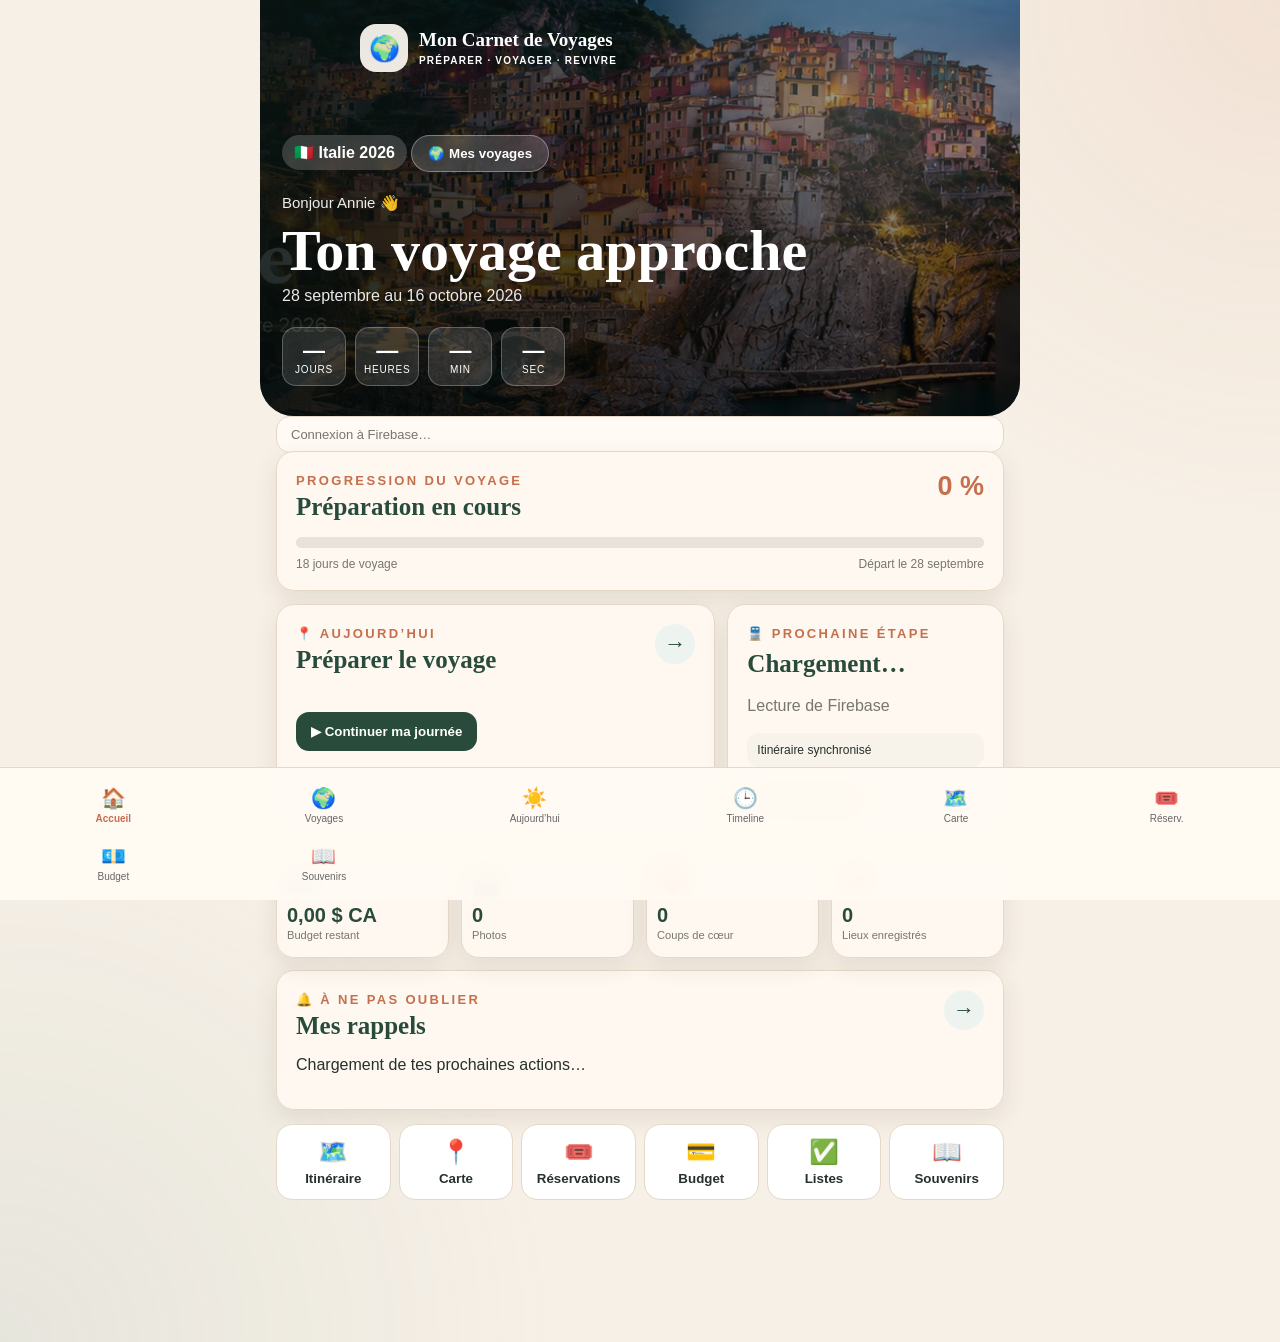
==== commit 49f3d673: "Add files via upload" ====
--- a/index.html
+++ b/index.html
@@ -5,35 +5,19 @@
 <meta name="viewport" content="width=device-width, initial-scale=1, viewport-fit=cover">
 <meta name="theme-color" content="#f7f0e6">
 <title>Mon Carnet de Voyages — Italie 2026</title>
-<meta name="application-version" content="premium-3.5-voyages">
+<meta name="application-version" content="premium-3.6-stable-voyages">
 <link rel="stylesheet" href="https://unpkg.com/leaflet@1.9.4/dist/leaflet.css" crossorigin="">
-<link rel="stylesheet" href="css/style.css?v=premium-3.5-voyages">
+<link rel="stylesheet" href="css/style.css?v=premium-3.6-stable-voyages">
 </head>
 <body>
 <div class="app">
-  <section id="trips" class="panel">
-    <div class="hero trips-hero"><div class="eyebrow">Rêver · préparer · partir</div><h1>Mes voyages</h1><div class="dates">Crée un voyage ou laisse-toi inspirer</div></div>
-    <div class="section">
-      <div class="trip-hub-actions">
-        <button id="openCreateTrip" class="card trip-hub-action"><span>➕</span><strong>Créer un nouveau voyage</strong><small>Nom, pays, dates, budget et voyageurs</small></button>
-        <button id="openInspire" class="card trip-hub-action"><span>✨</span><strong>Inspire-moi</strong><small>Suggestions selon ton budget et tes envies</small></button>
-      </div>
-      <h2>Mes voyages</h2>
-      <div id="tripLibrary" class="trip-library"></div>
-      <h2>Voyages populaires</h2>
-      <div class="template-groups">
-        <article class="card template-group"><h3>🌍 Europe</h3><div class="template-chips"><button data-template="Italie">🇮🇹 Italie</button><button data-template="Portugal">🇵🇹 Portugal</button><button data-template="Espagne">🇪🇸 Espagne</button><button data-template="France">🇫🇷 France</button></div></article>
-        <article class="card template-group"><h3>🌏 Asie</h3><div class="template-chips"><button data-template="Vietnam">🇻🇳 Vietnam</button><button data-template="Japon">🇯🇵 Japon</button><button data-template="Thaïlande">🇹🇭 Thaïlande</button><button data-template="Cambodge">🇰🇭 Cambodge</button><button data-template="Bali">🇮🇩 Bali</button></div></article>
-      </div>
-    </div>
-  </section>
-
   <section id="home" class="panel active">
     <div class="premium-home-hero manarola-hero">
       <div class="premium-hero-overlay"></div>
       <div class="premium-hero-content">
         <div class="app-brand premium-brand"><div class="app-brand-mark">🌍</div><div><div class="app-brand-name">Mon Carnet de Voyages</div><div class="app-brand-slogan">Préparer · Voyager · Revivre</div></div></div>
         <div class="premium-trip-pill">🇮🇹 Italie 2026</div>
+        <button class="trip-switch-button" type="button" onclick="showPanel('trips')">🌍 Mes voyages</button>
         <div class="premium-greeting">Bonjour Annie 👋</div>
         <h1 id="premiumCurrentCity">Ton voyage approche</h1>
         <p id="premiumCurrentDate">28 septembre au 16 octobre 2026</p>
@@ -74,13 +58,29 @@
         <div id="weeklyFocusList" class="weekly-focus-list"></div>
       </article>
 
-      <div class="premium-quick-grid"><button onclick="showPanel('trips')"><span>🌍</span>Mes voyages</button>
+      <div class="premium-quick-grid">
         <button onclick="showPanel('itinerary')"><span>🗺️</span>Itinéraire</button><button onclick="showPanel('map')"><span>📍</span>Carte</button><button onclick="showPanel('bookings')"><span>🎟️</span>Réservations</button><button onclick="showPanel('budget')"><span>💳</span>Budget</button><button onclick="showPanel('lists')"><span>✅</span>Listes</button><button onclick="showPanel('memories')"><span>📖</span>Souvenirs</button>
       </div>
 
       <div hidden>
         <span id="dashboardBookingTitle"></span><span id="dashboardBookingDetails"></span><span id="dashboardBudget"></span><span id="dashboardExpenseCount"></span><span id="dashboardPacking"></span><span id="dashboardPackingDetails"></span><span id="dashboardConfirmedBookings"></span><span id="dashboardConfirmedDetails"></span><span id="preparationPercent"></span><span id="preparationSummary"></span><div id="preparationProgressBar"></div><div id="preparationDetails"></div><button id="startDayButton"></button><span id="dashboardTripName"></span><span id="dashboardSummary"></span>
       </div>
+    </div>
+  </section>
+
+
+  <section id="trips" class="panel">
+    <div class="hero trips-hero">
+      <div class="eyebrow">Tous tes projets au même endroit</div>
+      <h1>Mes voyages</h1>
+      <p>Préparer · Voyager · Revivre</p>
+    </div>
+    <div class="section">
+      <div class="trips-toolbar">
+        <div><h2>Mes carnets</h2><p>Italie 2026 reste ton voyage actif.</p></div>
+        <button id="openCreateTrip" class="btn" type="button">＋ Créer un nouveau voyage</button>
+      </div>
+      <div id="tripsGrid" class="trips-grid"></div>
     </div>
   </section>
 
@@ -470,25 +470,20 @@
 
 
 <div id="createTripModal" class="quick-modal" hidden>
-  <form id="createTripForm" class="quick-modal-card trip-form" role="dialog" aria-modal="true" aria-labelledby="createTripTitle">
-    <h2 id="createTripTitle">➕ Créer un nouveau voyage</h2>
-    <div class="row"><div class="field"><label>Nom du voyage</label><input id="newTripName" required placeholder="Ex. Vietnam 2028"></div><div class="field"><label>Pays ou région</label><input id="newTripCountry" required placeholder="Ex. Vietnam"></div></div>
-    <div class="row"><div class="field"><label>Date de départ</label><input id="newTripStart" type="date"></div><div class="field"><label>Date de retour</label><input id="newTripEnd" type="date"></div></div>
-    <div class="row"><div class="field"><label>Budget prévu ($ CA)</label><input id="newTripBudget" type="number" min="0" step="50" placeholder="5000"></div><div class="field"><label>Voyageurs</label><input id="newTripTravelers" type="number" min="1" value="2"></div></div>
-    <div class="field"><label>Style</label><select id="newTripStyle"><option>Découverte</option><option>Gastronomie</option><option>Détente</option><option>Aventure</option><option>Nature</option><option>Culture</option></select></div>
-    <div class="quick-modal-actions"><button class="btn" type="submit">Créer le voyage</button><button id="cancelCreateTrip" class="btn secondary" type="button">Annuler</button></div>
+  <div class="quick-modal-card create-trip-card" role="dialog" aria-modal="true" aria-labelledby="createTripTitle">
+    <h2 id="createTripTitle">🌍 Créer un nouveau voyage</h2>
+    <div class="create-trip-grid">
+      <div class="field"><label for="newTripName">Nom du voyage</label><input id="newTripName" placeholder="Ex. Vietnam 2028"></div>
+      <div class="field"><label for="newTripCountry">Pays ou région</label><select id="newTripCountry"><option value="Vietnam">🇻🇳 Vietnam</option><option value="Japon">🇯🇵 Japon</option><option value="Thaïlande">🇹🇭 Thaïlande</option><option value="Italie">🇮🇹 Italie</option><option value="France">🇫🇷 France</option><option value="Espagne">🇪🇸 Espagne</option><option value="Portugal">🇵🇹 Portugal</option><option value="Canada">🇨🇦 Canada</option><option value="Autre">🌍 Autre</option></select></div>
+      <div class="field"><label for="newTripStart">Date de départ</label><input id="newTripStart" type="date"></div>
+      <div class="field"><label for="newTripEnd">Date de retour</label><input id="newTripEnd" type="date"></div>
+      <div class="field"><label for="newTripBudget">Budget prévu ($ CA)</label><input id="newTripBudget" type="number" min="0" step="100" placeholder="5000"></div>
+      <div class="field"><label for="newTripTravelers">Voyageurs</label><input id="newTripTravelers" type="number" min="1" max="20" value="2"></div>
+      <div class="field wide"><label for="newTripStyle">Style de voyage</label><select id="newTripStyle"><option>Découverte</option><option>Détente</option><option>Gastronomie</option><option>Aventure</option><option>Culture</option><option>Plage</option></select></div>
+    </div>
     <div id="createTripStatus" class="subtle" role="status"></div>
-  </form>
-</div>
-<div id="inspireModal" class="quick-modal" hidden>
-  <form id="inspireForm" class="quick-modal-card trip-form" role="dialog" aria-modal="true" aria-labelledby="inspireTitle">
-    <h2 id="inspireTitle">✨ Inspire-moi</h2>
-    <div class="row"><div class="field"><label>Budget total ($ CA)</label><input id="inspireBudget" type="number" min="500" value="5000"></div><div class="field"><label>Nombre de jours</label><input id="inspireDays" type="number" min="3" value="14"></div></div>
-    <div class="row"><div class="field"><label>Voyageurs</label><input id="inspireTravelers" type="number" min="1" value="2"></div><div class="field"><label>Mois</label><select id="inspireMonth"><option>Septembre</option><option>Octobre</option><option>Mai</option><option>Juin</option><option>Juillet</option><option>Août</option><option>Novembre</option></select></div></div>
-    <div class="field"><label>Ce que tu aimes</label><select id="inspireInterest"><option>Gastronomie et paysages</option><option>Culture et histoire</option><option>Plages et détente</option><option>Nature et aventure</option><option>Villes et photographie</option></select></div>
-    <div class="quick-modal-actions"><button class="btn" type="submit">Voir mes suggestions</button><button id="cancelInspire" class="btn secondary" type="button">Fermer</button></div>
-    <div id="inspireResults" class="inspire-results"></div>
-  </form>
+    <div class="modal-actions"><button id="saveNewTrip" class="btn" type="button">Créer le voyage</button><button id="cancelNewTrip" class="btn secondary" type="button">Annuler</button></div>
+  </div>
 </div>
 
 <div id="quickEditModal" class="quick-modal" hidden>
@@ -531,6 +526,7 @@
 
 <nav class="nav">
   <button class="active" data-panel="home" onclick="showPanel('home')"><span>🏠</span>Accueil</button>
+  <button data-panel="trips" onclick="showPanel('trips')"><span>🌍</span>Voyages</button>
   <button data-panel="today" onclick="showPanel('today')"><span>☀️</span>Aujourd’hui</button>
   <button data-panel="timeline" onclick="showPanel('timeline')"><span>🕒</span>Timeline</button>
   <button data-panel="map" onclick="showPanel('map')"><span>🗺️</span>Carte</button>
@@ -569,6 +565,6 @@
   <div class="replay-controls"><button id="replayPrevious" class="replay-control" aria-label="Précédent">←</button><button id="replayToggle" class="replay-control primary" aria-label="Pause">⏸</button><div id="replayCounter" class="replay-counter">1 / 1</div><button id="replayNext" class="replay-control" aria-label="Suivant">→</button></div>
   <section id="replayFinale" class="replay-finale"><div class="replay-finale-card"><div class="replay-finale-flag">🇮🇹</div><h2>Merci Italie</h2><p>Un voyage se termine. Les souvenirs, eux, restent pour toujours.</p><div id="replayFinalStats" class="replay-final-stats"></div><button id="replayRestart" class="replay-control primary" aria-label="Recommencer">↻</button></div></section>
 </div>
-<script type="module" src="js/app.js?v=premium-3.5-voyages"></script>
+<script type="module" src="js/app.js?v=premium-3.6-stable-voyages"></script>
 </body>
 </html>
--- a/css/style.css
+++ b/css/style.css
@@ -665,4 +665,14 @@
 .replay-control{border:1px solid rgba(255,255,255,.25);background:rgba(255,255,255,.14);color:#fff;border-radius:999px;min-width:48px;height:48px;padding:0 16px;font-size:1rem;cursor:pointer;backdrop-filter:blur(12px)}.replay-control.primary{width:62px;height:62px;font-size:1.4rem;background:#fff;color:#24382f;border-color:#fff}.replay-counter{min-width:82px;text-align:center;font-weight:750}
 .replay-finale{position:absolute;inset:0;z-index:5;display:none;place-items:center;text-align:center;padding:28px;background:radial-gradient(circle at 50% 30%,rgba(129,95,62,.36),transparent 42%),linear-gradient(145deg,#17241e,#0b100e)}.replay-finale.show{display:grid;animation:replayFadeIn .7s ease both}.replay-finale-card{max-width:760px}.replay-finale-flag{font-size:4rem}.replay-finale h2{font-size:clamp(2.5rem,8vw,5.8rem);margin:8px 0}.replay-finale p{font-family:Georgia,serif;font-size:1.25rem}.replay-final-stats{display:grid;grid-template-columns:repeat(4,1fr);gap:10px;margin:28px 0}.replay-final-stats div{padding:16px 10px;border:1px solid rgba(255,255,255,.16);border-radius:18px;background:rgba(255,255,255,.07)}.replay-final-stats strong{display:block;font-size:1.6rem}.replay-final-stats span{font-size:.78rem;color:rgba(255,255,255,.7)}
 @media(max-width:760px){.replay-route{top:88px;right:16px;left:16px;width:auto;transform:none;padding:10px 12px}.replay-route h3{display:none}.replay-route-list{display:flex;overflow:auto;gap:12px}.replay-route-step{white-space:nowrap;font-size:.74rem}.replay-content{bottom:105px}.replay-final-stats{grid-template-columns:repeat(2,1fr)}.replay-brand{font-size:.8rem}}
-\n\n/* Premium 3.5 — Mes voyages */\n.trips-hero{background:linear-gradient(135deg,rgba(40,75,59,.08),rgba(79,133,137,.12));border-bottom:1px solid var(--line)}\n.trip-hub-actions{display:grid;grid-template-columns:repeat(2,minmax(0,1fr));gap:12px;margin-bottom:22px}\n.trip-hub-action{padding:20px;text-align:left;color:var(--ink);cursor:pointer;display:flex;flex-direction:column;gap:7px;min-height:150px}\n.trip-hub-action span{font-size:30px}.trip-hub-action strong{font-family:Georgia,serif;font-size:21px;color:var(--green)}.trip-hub-action small{color:var(--muted);line-height:1.4}\n.trip-library{display:grid;gap:12px}.saved-trip-card{padding:16px;display:flex;gap:14px;align-items:center}.saved-trip-flag{font-size:38px}.saved-trip-card h3{margin:2px 0 4px;color:var(--green);font-family:Georgia,serif}.saved-trip-card p,.saved-trip-card small{margin:0;color:var(--muted)}.trip-status{font-size:11px;font-weight:800;text-transform:uppercase;color:var(--terracotta)}\n.template-groups{display:grid;gap:12px}.template-group{padding:16px}.template-group h3{margin:0 0 12px;color:var(--green)}.template-chips{display:flex;flex-wrap:wrap;gap:8px}.template-chips button{border:1px solid var(--line);background:#fff;border-radius:999px;padding:9px 12px;cursor:pointer;color:var(--ink)}\n.trip-form{max-width:620px;max-height:88vh;overflow:auto}.inspire-results{display:grid;gap:9px;margin-top:16px}.inspire-results h3{margin:0;color:var(--green)}.inspire-card{display:flex;gap:12px;align-items:center;justify-content:space-between;background:#fff;border:1px solid var(--line);border-radius:14px;padding:12px}.inspire-card strong,.inspire-card span,.inspire-card small{display:block}.inspire-card span{font-size:13px;margin:4px 0}.inspire-card small{color:var(--muted)}\n@media(max-width:560px){.trip-hub-actions{grid-template-columns:1fr}.saved-trip-card{align-items:flex-start;flex-wrap:wrap}.saved-trip-card .btn{width:100%}}\n+
+
+/* ===== Premium 3.6 — Mes voyages ===== */
+.trip-switch-button{margin-top:14px;border:1px solid rgba(255,255,255,.35);background:rgba(255,255,255,.16);backdrop-filter:blur(10px);color:#fff;border-radius:999px;padding:10px 16px;font-weight:800;cursor:pointer}
+.trips-hero{background:linear-gradient(135deg,#264d45,#bb7658);color:#fff}
+.trips-toolbar{display:flex;align-items:center;justify-content:space-between;gap:18px;margin-bottom:22px}.trips-toolbar h2{margin:0}.trips-toolbar p{margin:4px 0 0;color:#6f746f}
+.trips-grid{display:grid;grid-template-columns:repeat(auto-fit,minmax(270px,1fr));gap:20px}.trip-library-card{background:#fffaf4;border:1px solid #e7ddd0;border-radius:26px;overflow:hidden;box-shadow:0 16px 38px rgba(60,47,36,.09)}
+.trip-library-card.active-trip{outline:2px solid #d6a94e}.trip-library-cover{height:180px;background-size:cover!important;background-position:center!important;position:relative;padding:18px;display:flex;justify-content:space-between;align-items:flex-start}.trip-library-cover:after{content:"";position:absolute;inset:0;background:linear-gradient(180deg,rgba(0,0,0,.05),rgba(0,0,0,.42))}.trip-library-cover span,.trip-library-cover em{position:relative;z-index:1}.trip-library-cover span{font-size:38px}.trip-library-cover em{font-style:normal;background:rgba(255,255,255,.88);padding:8px 12px;border-radius:999px;font-size:13px;font-weight:800;color:#31544b}
+.trip-library-body{padding:20px}.trip-library-body h3{margin:0 0 6px;font-size:26px}.trip-library-body p{margin:0;color:#6d746e}.trip-library-meta{display:flex;flex-wrap:wrap;gap:8px;margin:18px 0}.trip-library-meta span{background:#f0ece5;border-radius:999px;padding:7px 10px;font-size:13px}.trip-library-actions{display:flex;gap:10px;align-items:center}.icon-danger{border:0;background:#f7e7e3;border-radius:12px;padding:10px;cursor:pointer}
+.create-trip-card{max-width:720px}.create-trip-grid{display:grid;grid-template-columns:1fr 1fr;gap:14px}.create-trip-grid .wide{grid-column:1/-1}
+@media(max-width:700px){.trips-toolbar{align-items:stretch;flex-direction:column}.create-trip-grid{grid-template-columns:1fr}.create-trip-grid .wide{grid-column:auto}.nav{overflow-x:auto;justify-content:flex-start}.nav button{min-width:88px}}
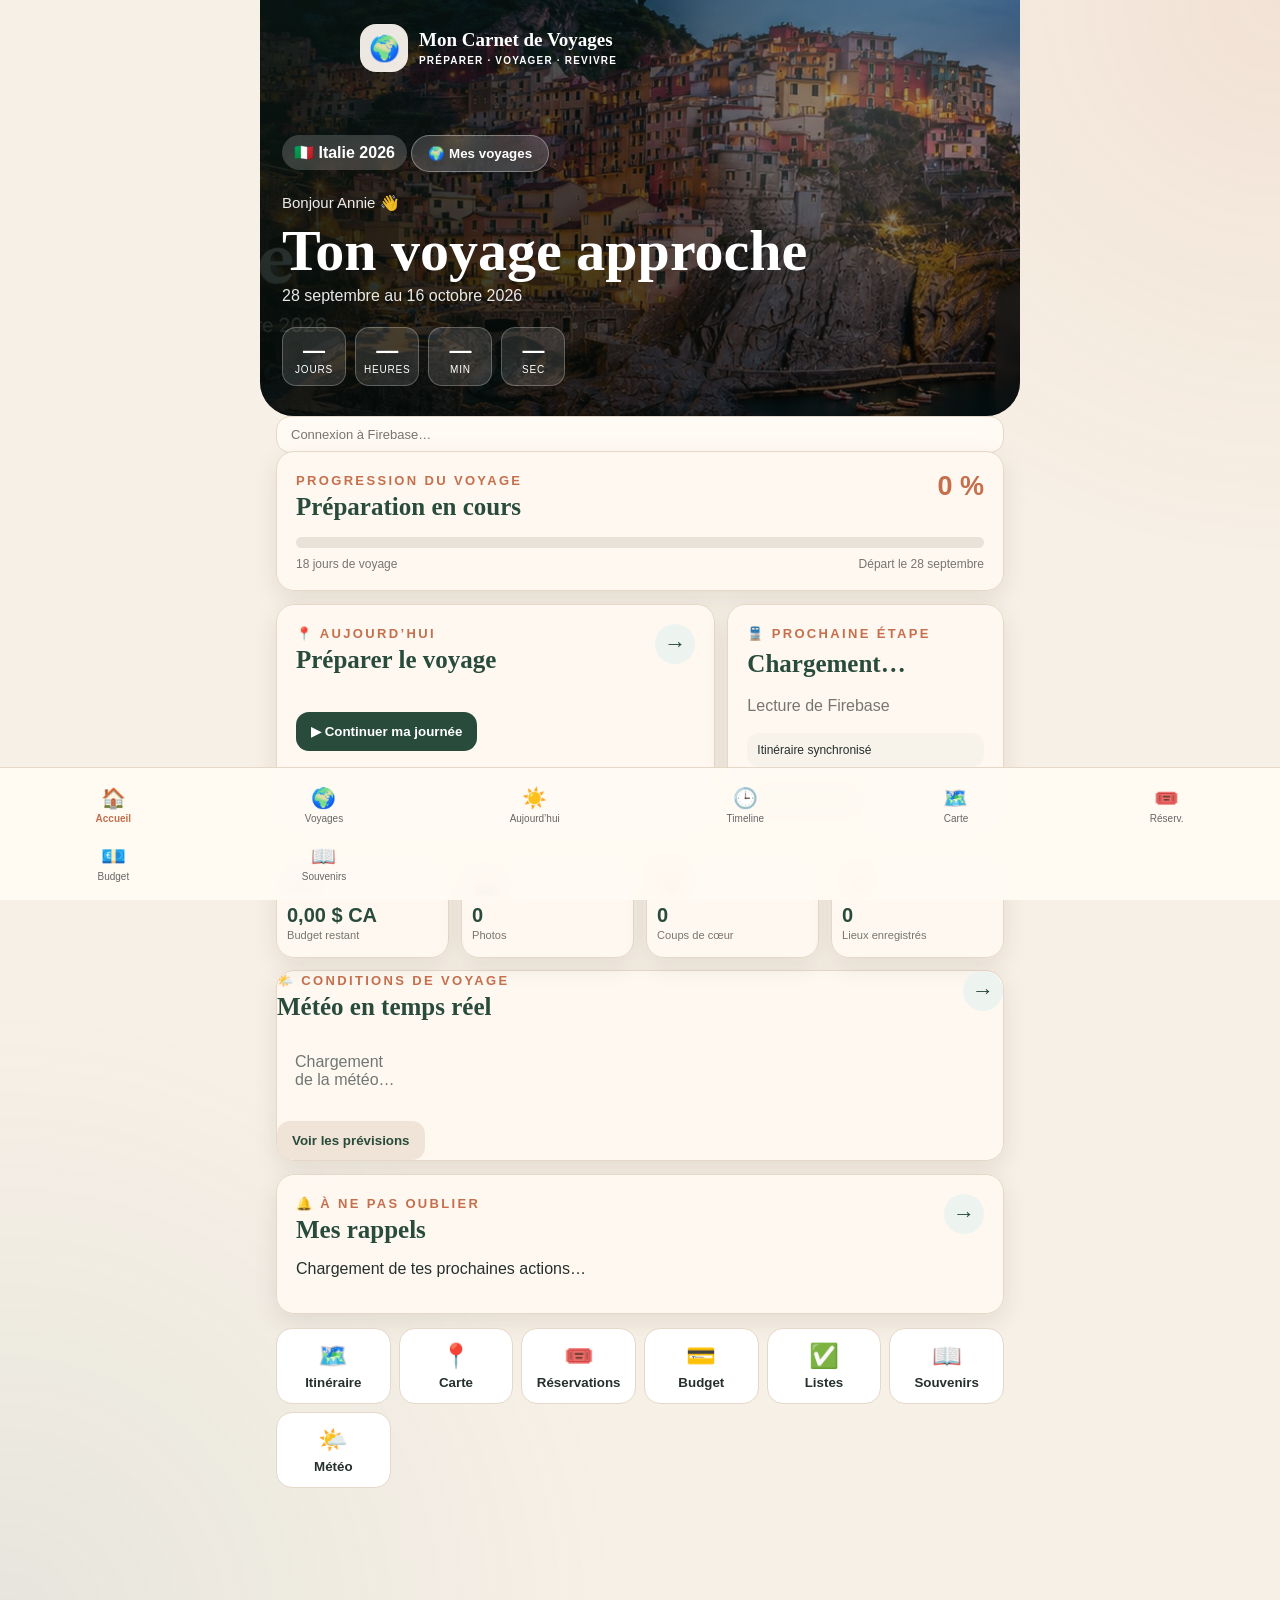
==== commit f93b4eeb: "Add files via upload" ====
--- a/index.html
+++ b/index.html
@@ -5,9 +5,9 @@
 <meta name="viewport" content="width=device-width, initial-scale=1, viewport-fit=cover">
 <meta name="theme-color" content="#f7f0e6">
 <title>Mon Carnet de Voyages — Italie 2026</title>
-<meta name="application-version" content="premium-3.6-stable-voyages">
+<meta name="application-version" content="premium-3.7-conditions-voyage">
 <link rel="stylesheet" href="https://unpkg.com/leaflet@1.9.4/dist/leaflet.css" crossorigin="">
-<link rel="stylesheet" href="css/style.css?v=premium-3.6-stable-voyages">
+<link rel="stylesheet" href="css/style.css?v=premium-3.7-conditions-voyage">
 </head>
 <body>
 <div class="app">
@@ -52,6 +52,12 @@
         <button class="card premium-stat" onclick="showPanel('map')"><span>📌</span><strong id="premiumPlaceCount">0</strong><small>Lieux enregistrés</small></button>
       </div>
 
+      <article class="card weather-dashboard-card">
+        <div class="premium-card-head"><div><span class="eyebrow">🌤️ Conditions de voyage</span><h2>Météo en temps réel</h2></div><button class="premium-arrow" type="button" onclick="showPanel('conditions')">→</button></div>
+        <div id="homeWeatherStrip" class="home-weather-strip"><div class="weather-loading">Chargement de la météo…</div></div>
+        <button class="btn secondary" type="button" onclick="showPanel('conditions')">Voir les prévisions</button>
+      </article>
+
       <article class="card premium-reminders-card">
         <div class="premium-card-head"><div><span class="eyebrow">🔔 À ne pas oublier</span><h2>Mes rappels</h2></div><button class="premium-arrow" onclick="showPanel('lists')">→</button></div>
         <p id="weeklyFocusSummary">Chargement de tes prochaines actions…</p>
@@ -59,7 +65,7 @@
       </article>
 
       <div class="premium-quick-grid">
-        <button onclick="showPanel('itinerary')"><span>🗺️</span>Itinéraire</button><button onclick="showPanel('map')"><span>📍</span>Carte</button><button onclick="showPanel('bookings')"><span>🎟️</span>Réservations</button><button onclick="showPanel('budget')"><span>💳</span>Budget</button><button onclick="showPanel('lists')"><span>✅</span>Listes</button><button onclick="showPanel('memories')"><span>📖</span>Souvenirs</button>
+        <button onclick="showPanel('itinerary')"><span>🗺️</span>Itinéraire</button><button onclick="showPanel('map')"><span>📍</span>Carte</button><button onclick="showPanel('bookings')"><span>🎟️</span>Réservations</button><button onclick="showPanel('budget')"><span>💳</span>Budget</button><button onclick="showPanel('lists')"><span>✅</span>Listes</button><button onclick="showPanel('memories')"><span>📖</span>Souvenirs</button><button onclick="showPanel('conditions')"><span>🌤️</span>Météo</button>
       </div>
 
       <div hidden>
@@ -103,6 +109,11 @@
             <button id="todayOpenDay" class="btn secondary" type="button">Voir la fiche</button>
           </div>
         </div>
+
+        <article class="card today-weather-card">
+          <div class="today-location-row"><div><span class="today-kicker">🌤️ Météo du jour</span><h2 id="todayWeatherTitle">Chargement…</h2><p id="todayWeatherSummary">Prévisions selon la destination de cette journée.</p></div><button id="refreshTodayWeather" class="btn secondary" type="button">↻ Actualiser</button></div>
+          <div id="todayWeatherDetails" class="today-weather-details"></div>
+        </article>
 
         <article class="card current-location-card" aria-labelledby="currentLocationTitle">
           <div class="current-location-head">
@@ -163,6 +174,15 @@
     </div>
   </section>
 
+  <section id="conditions" class="panel">
+    <div class="hero conditions-hero"><div class="eyebrow">Météo en direct</div><h1>Conditions de voyage</h1><p>Température actuelle et prévisions pour les étapes de l’Italie 2026.</p></div>
+    <div class="section">
+      <div class="conditions-toolbar card"><div><strong id="weatherUpdatedAt">Mise à jour en cours…</strong><span>Données fournies par Open-Meteo</span></div><button id="refreshAllWeather" class="btn" type="button">↻ Actualiser</button></div>
+      <div id="weatherCitiesGrid" class="weather-cities-grid"></div>
+      <div id="weatherError" class="card loading-card" hidden>La météo est temporairement indisponible. Vérifie ta connexion et réessaie.</div>
+    </div>
+  </section>
+
   <section id="itinerary" class="panel">
     <div class="hero"><div class="eyebrow">Jour par jour</div><h1>Itinéraire</h1></div>
     <div class="section">
@@ -565,6 +585,6 @@
   <div class="replay-controls"><button id="replayPrevious" class="replay-control" aria-label="Précédent">←</button><button id="replayToggle" class="replay-control primary" aria-label="Pause">⏸</button><div id="replayCounter" class="replay-counter">1 / 1</div><button id="replayNext" class="replay-control" aria-label="Suivant">→</button></div>
   <section id="replayFinale" class="replay-finale"><div class="replay-finale-card"><div class="replay-finale-flag">🇮🇹</div><h2>Merci Italie</h2><p>Un voyage se termine. Les souvenirs, eux, restent pour toujours.</p><div id="replayFinalStats" class="replay-final-stats"></div><button id="replayRestart" class="replay-control primary" aria-label="Recommencer">↻</button></div></section>
 </div>
-<script type="module" src="js/app.js?v=premium-3.6-stable-voyages"></script>
+<script type="module" src="js/app.js?v=premium-3.7-conditions-voyage"></script>
 </body>
 </html>
--- a/css/style.css
+++ b/css/style.css
@@ -676,3 +676,9 @@
 .trip-library-body{padding:20px}.trip-library-body h3{margin:0 0 6px;font-size:26px}.trip-library-body p{margin:0;color:#6d746e}.trip-library-meta{display:flex;flex-wrap:wrap;gap:8px;margin:18px 0}.trip-library-meta span{background:#f0ece5;border-radius:999px;padding:7px 10px;font-size:13px}.trip-library-actions{display:flex;gap:10px;align-items:center}.icon-danger{border:0;background:#f7e7e3;border-radius:12px;padding:10px;cursor:pointer}
 .create-trip-card{max-width:720px}.create-trip-grid{display:grid;grid-template-columns:1fr 1fr;gap:14px}.create-trip-grid .wide{grid-column:1/-1}
 @media(max-width:700px){.trips-toolbar{align-items:stretch;flex-direction:column}.create-trip-grid{grid-template-columns:1fr}.create-trip-grid .wide{grid-column:auto}.nav{overflow-x:auto;justify-content:flex-start}.nav button{min-width:88px}}
+
+
+/* ===== Premium 3.7 — Conditions de voyage ===== */
+.weather-dashboard-card{overflow:hidden}.home-weather-strip{display:grid;grid-template-columns:repeat(5,minmax(115px,1fr));gap:10px;margin:14px 0}.home-weather-mini{border:0;background:linear-gradient(145deg,#fff,#f5efe6);border-radius:18px;padding:14px;text-align:left;box-shadow:inset 0 0 0 1px rgba(45,84,75,.08);cursor:pointer}.home-weather-mini strong{display:block;font-size:1.45rem;margin:4px 0}.home-weather-mini span,.home-weather-mini small{display:block}.home-weather-mini small{color:#6f746f;white-space:nowrap;overflow:hidden;text-overflow:ellipsis}.weather-loading{padding:18px;color:#707772}.conditions-hero{background:linear-gradient(120deg,rgba(27,67,69,.94),rgba(74,116,102,.82)),url('../assets/manarola-sunset.jpg') center/cover}.conditions-toolbar{display:flex;align-items:center;justify-content:space-between;gap:16px;margin-bottom:18px}.conditions-toolbar div{display:flex;flex-direction:column;gap:4px}.conditions-toolbar span{color:#717771}.weather-cities-grid{display:grid;grid-template-columns:repeat(2,minmax(0,1fr));gap:18px}.weather-city-card{overflow:hidden;padding:0}.weather-city-current{padding:22px;background:linear-gradient(145deg,#eaf4ef,#fff6e8);display:grid;grid-template-columns:1fr auto;gap:15px}.weather-city-current h2{margin:2px 0}.weather-current-temp{font-size:2.5rem;font-weight:800}.weather-current-meta{display:flex;flex-wrap:wrap;gap:8px;margin-top:12px}.weather-current-meta span{background:rgba(255,255,255,.7);padding:7px 10px;border-radius:999px;font-size:.88rem}.weather-forecast-list{display:grid;grid-template-columns:repeat(7,minmax(72px,1fr));gap:8px;padding:15px;overflow-x:auto}.weather-day{min-width:72px;text-align:center;background:#fbfaf7;border:1px solid #ebe7df;border-radius:15px;padding:10px 7px}.weather-day strong,.weather-day span,.weather-day small{display:block}.weather-day .weather-icon{font-size:1.45rem;margin:5px}.weather-day small{color:#757a75}.today-weather-card{background:linear-gradient(145deg,#f4fbf7,#fff8ea)}.today-weather-details{display:grid;grid-template-columns:repeat(5,minmax(0,1fr));gap:10px;margin-top:14px}.today-weather-details>div{background:rgba(255,255,255,.8);border-radius:14px;padding:12px;text-align:center}.today-weather-details span,.today-weather-details strong{display:block}.today-weather-details span{font-size:.78rem;color:#717771}.today-weather-details strong{margin-top:4px}.weather-offline{color:#8a5f42}.timeline-weather-pill{display:inline-flex;align-items:center;gap:6px;background:rgba(255,255,255,.92);color:#27443d;padding:7px 10px;border-radius:999px;font-weight:700;margin-top:9px}
+@media(max-width:900px){.home-weather-strip{grid-template-columns:repeat(2,1fr)}.weather-cities-grid{grid-template-columns:1fr}.today-weather-details{grid-template-columns:repeat(2,1fr)}.weather-forecast-list{grid-template-columns:repeat(7,78px)}}
+@media(max-width:520px){.home-weather-strip{grid-template-columns:1fr 1fr}.conditions-toolbar{align-items:flex-start;flex-direction:column}.weather-city-current{padding:18px}.weather-current-temp{font-size:2rem}}
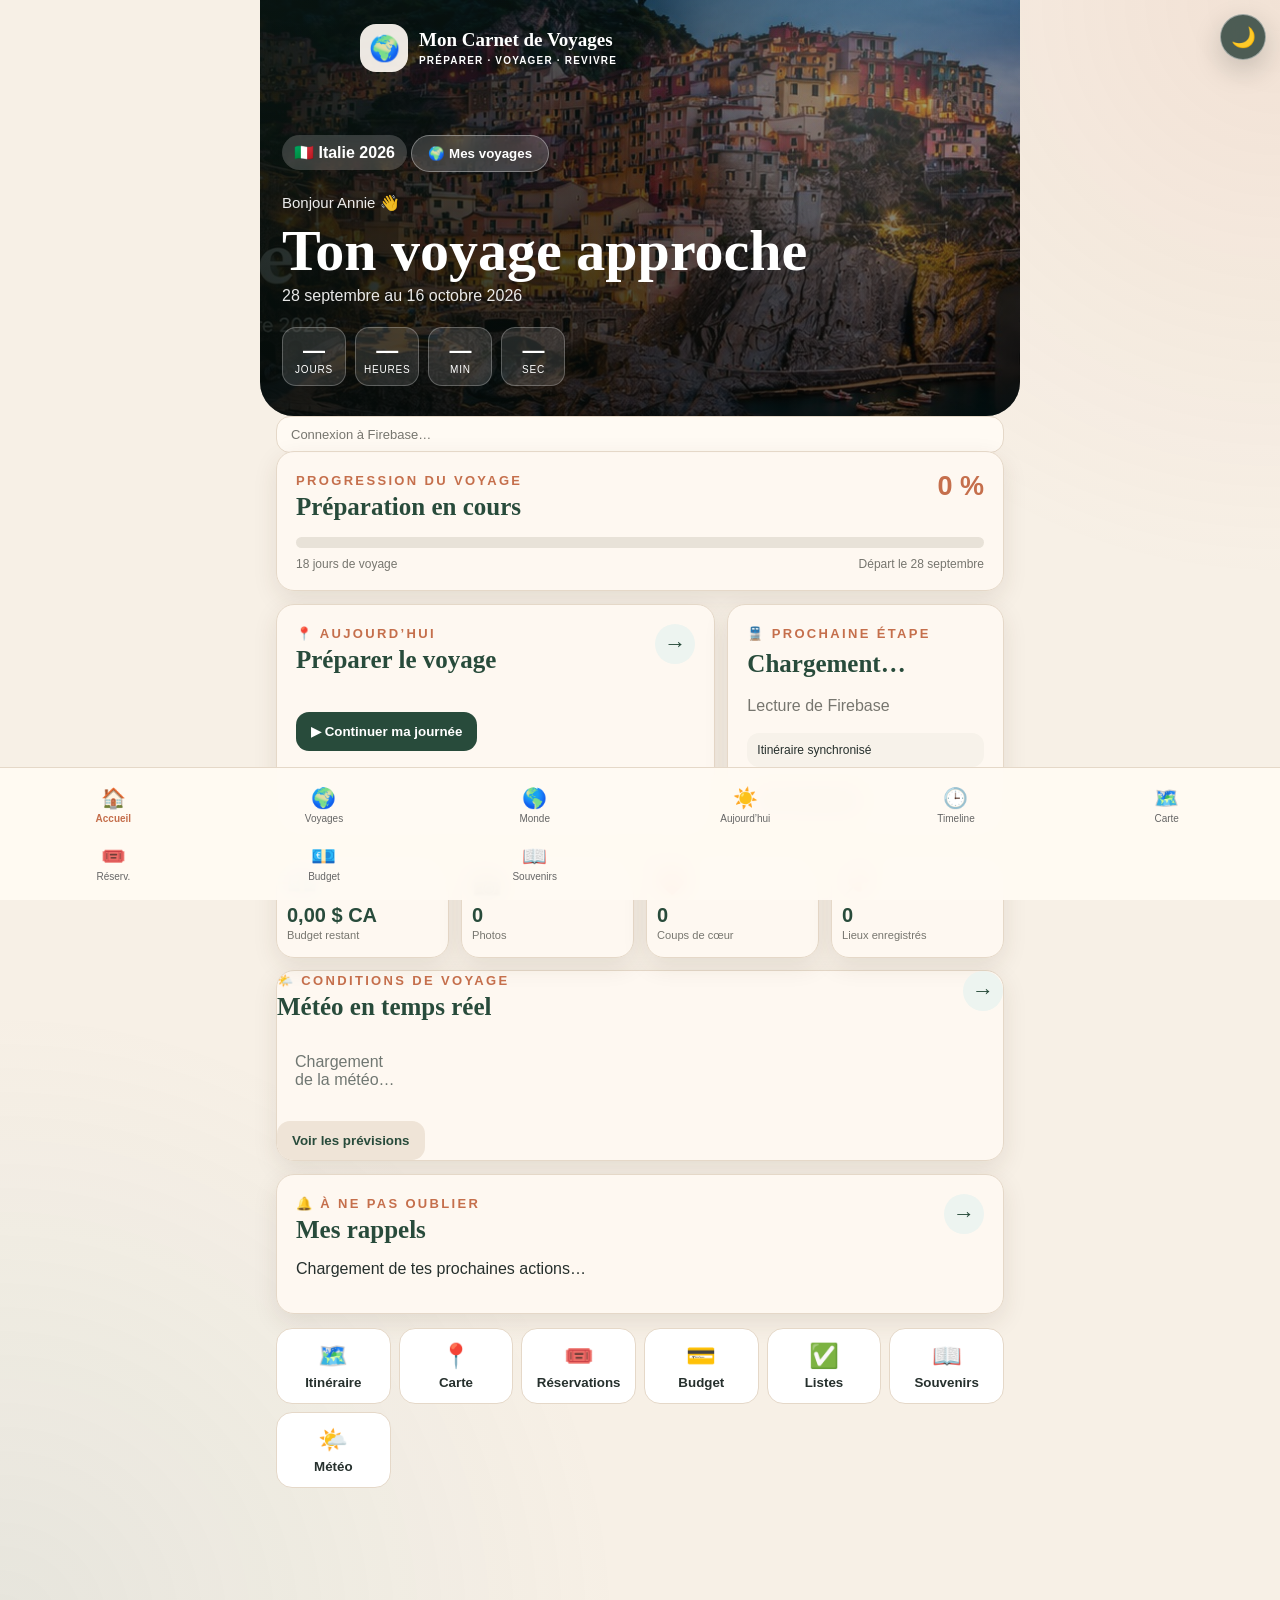
==== commit 98c08f3c: "Add files via upload" ====
--- a/index.html
+++ b/index.html
@@ -5,11 +5,12 @@
 <meta name="viewport" content="width=device-width, initial-scale=1, viewport-fit=cover">
 <meta name="theme-color" content="#f7f0e6">
 <title>Mon Carnet de Voyages — Italie 2026</title>
-<meta name="application-version" content="premium-3.7-conditions-voyage">
+<meta name="application-version" content="premium-4.0-carte-du-monde">
 <link rel="stylesheet" href="https://unpkg.com/leaflet@1.9.4/dist/leaflet.css" crossorigin="">
-<link rel="stylesheet" href="css/style.css?v=premium-3.7-conditions-voyage">
+<link rel="stylesheet" href="css/style.css?v=premium-4.0-carte-du-monde">
 </head>
 <body>
+<button id="themeToggle" class="theme-toggle" type="button" aria-label="Changer le thème">🌙</button>
 <div class="app">
   <section id="home" class="panel active">
     <div class="premium-home-hero manarola-hero">
@@ -83,10 +84,36 @@
     </div>
     <div class="section">
       <div class="trips-toolbar">
-        <div><h2>Mes carnets</h2><p>Italie 2026 reste ton voyage actif.</p></div>
-        <button id="openCreateTrip" class="btn" type="button">＋ Créer un nouveau voyage</button>
+        <div><h2>Mes carnets <span id="tripLibraryCount" class="trip-library-count"></span></h2><p>Crée, modifie et duplique tes futurs voyages sans toucher au carnet Italie 2026.</p></div>
+        <div class="trips-toolbar-actions"><button class="btn secondary" type="button" onclick="showPanel('world')">🌎 Carte du monde</button><button id="openCreateTrip" class="btn" type="button">＋ Créer un nouveau voyage</button></div>
       </div>
       <div id="tripsGrid" class="trips-grid"></div>
+    </div>
+  </section>
+
+
+  <section id="world" class="panel">
+    <div class="hero world-hero">
+      <div class="eyebrow">Ma vie en voyages</div>
+      <h1>Carte du monde</h1>
+      <p>Mes voyages réalisés, prévus et rêvés</p>
+    </div>
+    <div class="section world-section">
+      <div class="world-summary">
+        <article class="card world-stat"><span>🌍</span><strong id="worldCountryCount">0</strong><small>pays dans mes carnets</small></article>
+        <article class="card world-stat"><span>✅</span><strong id="worldDoneCount">0</strong><small>voyages réalisés</small></article>
+        <article class="card world-stat"><span>✈️</span><strong id="worldPlannedCount">0</strong><small>voyages prévus</small></article>
+        <article class="card world-stat"><span>❤️</span><strong id="worldDreamCount">0</strong><small>voyages rêvés</small></article>
+      </div>
+      <article class="card world-map-card">
+        <div class="world-map-head"><div><span class="eyebrow">Vue d’ensemble</span><h2>Mon monde à explorer</h2></div><button class="btn secondary" type="button" onclick="showPanel('trips')">Voir mes carnets</button></div>
+        <div class="world-map" id="worldMap" aria-label="Carte stylisée de mes voyages">
+          <div class="continent north-america">Amérique du Nord</div><div class="continent south-america">Amérique du Sud</div><div class="continent europe">Europe</div><div class="continent africa">Afrique</div><div class="continent asia">Asie</div><div class="continent oceania">Océanie</div>
+          <div id="worldMarkers"></div>
+        </div>
+        <div class="world-legend"><span><i class="done"></i> Réalisé</span><span><i class="planned"></i> Prévu</span><span><i class="dream"></i> Rêve</span></div>
+      </article>
+      <article class="card world-list-card"><div class="world-map-head"><div><span class="eyebrow">Tous mes projets</span><h2>Destinations</h2></div></div><div id="worldTripList" class="world-trip-list"></div></article>
     </div>
   </section>
 
@@ -499,7 +526,8 @@
       <div class="field"><label for="newTripEnd">Date de retour</label><input id="newTripEnd" type="date"></div>
       <div class="field"><label for="newTripBudget">Budget prévu ($ CA)</label><input id="newTripBudget" type="number" min="0" step="100" placeholder="5000"></div>
       <div class="field"><label for="newTripTravelers">Voyageurs</label><input id="newTripTravelers" type="number" min="1" max="20" value="2"></div>
-      <div class="field wide"><label for="newTripStyle">Style de voyage</label><select id="newTripStyle"><option>Découverte</option><option>Détente</option><option>Gastronomie</option><option>Aventure</option><option>Culture</option><option>Plage</option></select></div>
+      <div class="field"><label for="newTripStatus">Statut</label><select id="newTripStatus"><option value="planned">✈️ Prévu</option><option value="dream">❤️ Rêve</option><option value="done">✅ Réalisé</option></select></div>
+      <div class="field"><label for="newTripStyle">Style de voyage</label><select id="newTripStyle"><option>Découverte</option><option>Détente</option><option>Gastronomie</option><option>Aventure</option><option>Culture</option><option>Plage</option></select></div>
     </div>
     <div id="createTripStatus" class="subtle" role="status"></div>
     <div class="modal-actions"><button id="saveNewTrip" class="btn" type="button">Créer le voyage</button><button id="cancelNewTrip" class="btn secondary" type="button">Annuler</button></div>
@@ -547,6 +575,7 @@
 <nav class="nav">
   <button class="active" data-panel="home" onclick="showPanel('home')"><span>🏠</span>Accueil</button>
   <button data-panel="trips" onclick="showPanel('trips')"><span>🌍</span>Voyages</button>
+  <button data-panel="world" onclick="showPanel('world')"><span>🌎</span>Monde</button>
   <button data-panel="today" onclick="showPanel('today')"><span>☀️</span>Aujourd’hui</button>
   <button data-panel="timeline" onclick="showPanel('timeline')"><span>🕒</span>Timeline</button>
   <button data-panel="map" onclick="showPanel('map')"><span>🗺️</span>Carte</button>
@@ -585,6 +614,6 @@
   <div class="replay-controls"><button id="replayPrevious" class="replay-control" aria-label="Précédent">←</button><button id="replayToggle" class="replay-control primary" aria-label="Pause">⏸</button><div id="replayCounter" class="replay-counter">1 / 1</div><button id="replayNext" class="replay-control" aria-label="Suivant">→</button></div>
   <section id="replayFinale" class="replay-finale"><div class="replay-finale-card"><div class="replay-finale-flag">🇮🇹</div><h2>Merci Italie</h2><p>Un voyage se termine. Les souvenirs, eux, restent pour toujours.</p><div id="replayFinalStats" class="replay-final-stats"></div><button id="replayRestart" class="replay-control primary" aria-label="Recommencer">↻</button></div></section>
 </div>
-<script type="module" src="js/app.js?v=premium-3.7-conditions-voyage"></script>
+<script type="module" src="js/app.js?v=premium-4.0-carte-du-monde"></script>
 </body>
 </html>
--- a/css/style.css
+++ b/css/style.css
@@ -682,3 +682,20 @@
 .weather-dashboard-card{overflow:hidden}.home-weather-strip{display:grid;grid-template-columns:repeat(5,minmax(115px,1fr));gap:10px;margin:14px 0}.home-weather-mini{border:0;background:linear-gradient(145deg,#fff,#f5efe6);border-radius:18px;padding:14px;text-align:left;box-shadow:inset 0 0 0 1px rgba(45,84,75,.08);cursor:pointer}.home-weather-mini strong{display:block;font-size:1.45rem;margin:4px 0}.home-weather-mini span,.home-weather-mini small{display:block}.home-weather-mini small{color:#6f746f;white-space:nowrap;overflow:hidden;text-overflow:ellipsis}.weather-loading{padding:18px;color:#707772}.conditions-hero{background:linear-gradient(120deg,rgba(27,67,69,.94),rgba(74,116,102,.82)),url('../assets/manarola-sunset.jpg') center/cover}.conditions-toolbar{display:flex;align-items:center;justify-content:space-between;gap:16px;margin-bottom:18px}.conditions-toolbar div{display:flex;flex-direction:column;gap:4px}.conditions-toolbar span{color:#717771}.weather-cities-grid{display:grid;grid-template-columns:repeat(2,minmax(0,1fr));gap:18px}.weather-city-card{overflow:hidden;padding:0}.weather-city-current{padding:22px;background:linear-gradient(145deg,#eaf4ef,#fff6e8);display:grid;grid-template-columns:1fr auto;gap:15px}.weather-city-current h2{margin:2px 0}.weather-current-temp{font-size:2.5rem;font-weight:800}.weather-current-meta{display:flex;flex-wrap:wrap;gap:8px;margin-top:12px}.weather-current-meta span{background:rgba(255,255,255,.7);padding:7px 10px;border-radius:999px;font-size:.88rem}.weather-forecast-list{display:grid;grid-template-columns:repeat(7,minmax(72px,1fr));gap:8px;padding:15px;overflow-x:auto}.weather-day{min-width:72px;text-align:center;background:#fbfaf7;border:1px solid #ebe7df;border-radius:15px;padding:10px 7px}.weather-day strong,.weather-day span,.weather-day small{display:block}.weather-day .weather-icon{font-size:1.45rem;margin:5px}.weather-day small{color:#757a75}.today-weather-card{background:linear-gradient(145deg,#f4fbf7,#fff8ea)}.today-weather-details{display:grid;grid-template-columns:repeat(5,minmax(0,1fr));gap:10px;margin-top:14px}.today-weather-details>div{background:rgba(255,255,255,.8);border-radius:14px;padding:12px;text-align:center}.today-weather-details span,.today-weather-details strong{display:block}.today-weather-details span{font-size:.78rem;color:#717771}.today-weather-details strong{margin-top:4px}.weather-offline{color:#8a5f42}.timeline-weather-pill{display:inline-flex;align-items:center;gap:6px;background:rgba(255,255,255,.92);color:#27443d;padding:7px 10px;border-radius:999px;font-weight:700;margin-top:9px}
 @media(max-width:900px){.home-weather-strip{grid-template-columns:repeat(2,1fr)}.weather-cities-grid{grid-template-columns:1fr}.today-weather-details{grid-template-columns:repeat(2,1fr)}.weather-forecast-list{grid-template-columns:repeat(7,78px)}}
 @media(max-width:520px){.home-weather-strip{grid-template-columns:1fr 1fr}.conditions-toolbar{align-items:flex-start;flex-direction:column}.weather-city-current{padding:18px}.weather-current-temp{font-size:2rem}}
+
+
+/* Premium 3.9 — Gestion complète des carnets */
+.trip-library-count{display:inline-flex;vertical-align:middle;margin-left:8px;padding:5px 9px;border-radius:999px;background:#e9f0eb;color:#31544b;font-size:12px;font-weight:800}
+.trip-library-actions{flex-wrap:wrap}.trip-library-actions .btn{padding:10px 13px;font-size:13px}
+.trip-library-empty{min-height:340px;border:2px dashed #d8cbbb;border-radius:26px;display:flex;flex-direction:column;align-items:center;justify-content:center;text-align:center;padding:28px;background:rgba(255,250,244,.7)}
+.trip-library-empty>div{font-size:48px}.trip-library-empty h3{margin:10px 0 4px;font-size:24px}.trip-library-empty p{max-width:360px;color:#6d746e;margin:0 0 18px}
+@media(max-width:680px){.trip-library-actions .btn{flex:1 1 calc(50% - 8px)}.trip-library-actions .icon-danger{margin-left:auto}}
+
+
+/* ===== Premium 4.0 — Carte du monde + thème sombre ===== */
+.theme-toggle{position:fixed;top:max(14px,env(safe-area-inset-top));right:14px;z-index:1200;width:46px;height:46px;border:1px solid rgba(255,255,255,.45);border-radius:50%;background:rgba(30,55,48,.78);color:#fff;font-size:20px;box-shadow:0 10px 28px rgba(20,35,28,.2);backdrop-filter:blur(12px);cursor:pointer}
+.trips-toolbar-actions{display:flex;gap:10px;flex-wrap:wrap}.world-hero{background:linear-gradient(135deg,#173e4c,#4f806f 52%,#c37b5b);color:#fff}.world-section{display:grid;gap:20px}.world-summary{display:grid;grid-template-columns:repeat(4,minmax(0,1fr));gap:14px}.world-stat{display:grid;gap:4px;text-align:center;padding:18px}.world-stat span{font-size:28px}.world-stat strong{font-size:28px;color:var(--green)}.world-stat small{color:var(--muted)}
+.world-map-card{padding:20px}.world-map-head{display:flex;align-items:flex-start;justify-content:space-between;gap:15px;margin-bottom:16px}.world-map-head h2{margin:3px 0 0}.world-map{position:relative;min-height:430px;border-radius:24px;overflow:hidden;background:radial-gradient(circle at 25% 20%,rgba(255,255,255,.9),transparent 28%),linear-gradient(145deg,#b9dce0,#d9ebe5);border:1px solid rgba(38,93,94,.18)}.continent{position:absolute;display:grid;place-items:center;background:rgba(76,123,93,.78);color:rgba(255,255,255,.85);font-weight:800;font-size:11px;text-align:center;box-shadow:inset 0 0 0 1px rgba(255,255,255,.15);clip-path:polygon(15% 2%,86% 9%,100% 39%,78% 85%,36% 100%,5% 69%,0 28%)}.north-america{left:6%;top:13%;width:25%;height:29%;transform:rotate(-8deg)}.south-america{left:25%;top:49%;width:14%;height:39%;transform:rotate(8deg)}.europe{left:46%;top:22%;width:14%;height:17%}.africa{left:45%;top:40%;width:17%;height:34%;transform:rotate(5deg)}.asia{left:58%;top:14%;width:34%;height:36%;transform:rotate(2deg)}.oceania{left:77%;top:61%;width:17%;height:20%;transform:rotate(7deg)}
+.world-marker{position:absolute;transform:translate(-50%,-50%);border:0;background:transparent;cursor:pointer;z-index:4}.world-marker-pin{display:grid;place-items:center;width:38px;height:38px;border-radius:50% 50% 50% 10%;transform:rotate(-45deg);box-shadow:0 8px 20px rgba(22,45,40,.28);border:3px solid #fff}.world-marker-pin span{transform:rotate(45deg);font-size:19px}.world-marker.done .world-marker-pin{background:#2f8264}.world-marker.planned .world-marker-pin{background:#2678a2}.world-marker.dream .world-marker-pin{background:#c95e77}.world-marker-label{position:absolute;top:43px;left:50%;transform:translateX(-50%);white-space:nowrap;background:rgba(20,39,35,.9);color:#fff;padding:5px 8px;border-radius:9px;font-size:11px;font-weight:800;opacity:0;pointer-events:none;transition:.2s}.world-marker:hover .world-marker-label,.world-marker:focus .world-marker-label{opacity:1}.world-legend{display:flex;gap:18px;flex-wrap:wrap;margin-top:14px;color:var(--muted);font-weight:700}.world-legend i{display:inline-block;width:11px;height:11px;border-radius:50%;margin-right:5px}.world-legend .done{background:#2f8264}.world-legend .planned{background:#2678a2}.world-legend .dream{background:#c95e77}.world-trip-list{display:grid;grid-template-columns:repeat(auto-fit,minmax(230px,1fr));gap:12px}.world-trip-item{display:flex;gap:12px;align-items:center;padding:14px;border:1px solid var(--line);border-radius:18px;background:rgba(255,255,255,.55)}.world-trip-item .flag{font-size:30px}.world-trip-item strong{display:block;color:var(--green)}.world-trip-item small{color:var(--muted)}.world-status{margin-left:auto;font-size:12px;font-weight:900;padding:5px 8px;border-radius:999px}.world-status.done{background:#d9f1e6;color:#23664e}.world-status.planned{background:#dcecf5;color:#1f6285}.world-status.dream{background:#f7dde4;color:#983f58}
+body.dark-mode{--cream:#15211e;--paper:#1d2b27;--green:#dbeadf;--muted:#a9bbb4;--line:#384a44;background:#101916;color:#eef5f1}body.dark-mode .card,body.dark-mode .trip-library-card,body.dark-mode .quick-modal-card{background:#1d2b27;color:#eef5f1;border-color:#384a44}body.dark-mode input,body.dark-mode textarea,body.dark-mode select{background:#15211e;color:#eef5f1;border-color:#4a5d56}body.dark-mode .world-trip-item{background:rgba(255,255,255,.04)}body.dark-mode .nav{background:rgba(20,31,28,.96);border-color:#384a44}body.dark-mode .nav button{color:#bfd0ca}body.dark-mode .nav button.active{color:#fff}body.dark-mode .world-map{filter:saturate(.8) brightness(.82)}
+@media(max-width:760px){.world-summary{grid-template-columns:repeat(2,1fr)}.world-map{min-height:330px}.continent{font-size:8px}.world-marker-pin{width:32px;height:32px}.world-marker-pin span{font-size:16px}.trips-toolbar-actions{width:100%}.trips-toolbar-actions .btn{flex:1}.nav{overflow-x:auto;justify-content:flex-start}.nav button{min-width:72px;flex:0 0 auto}}
